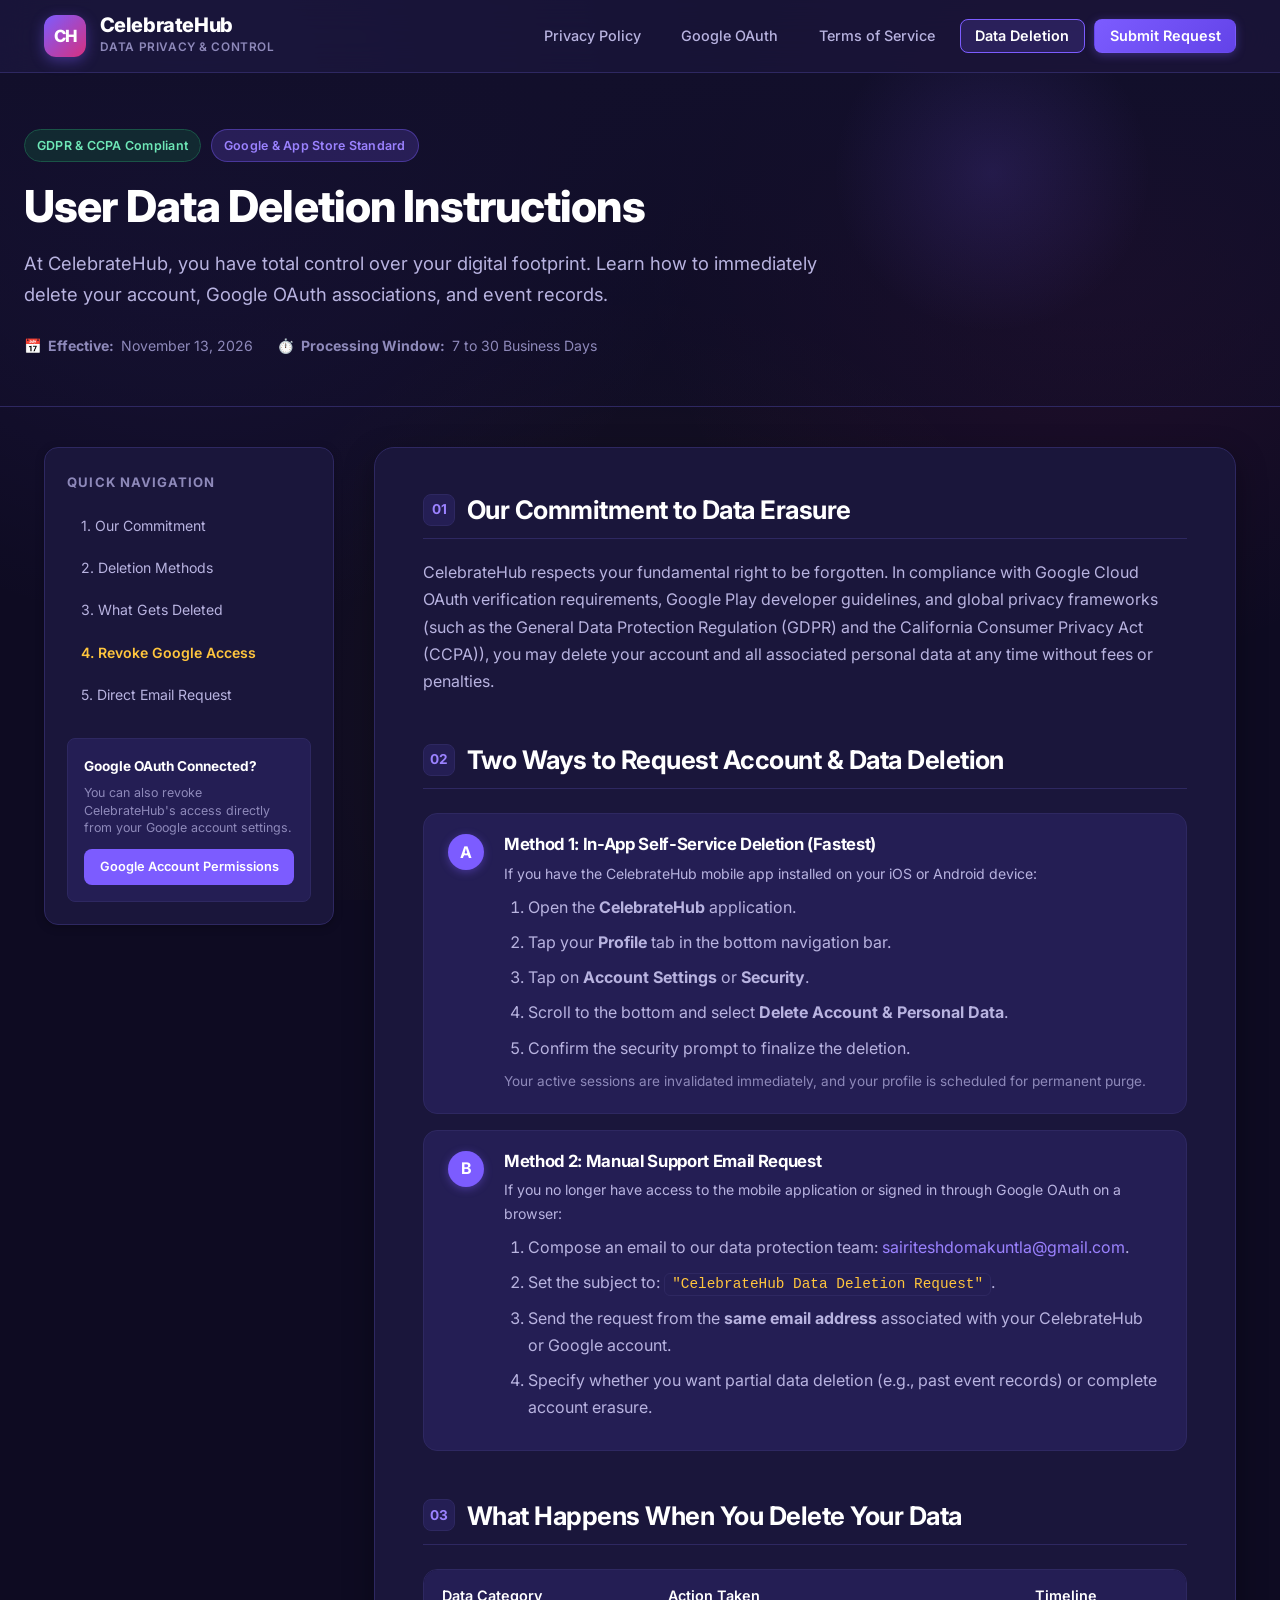
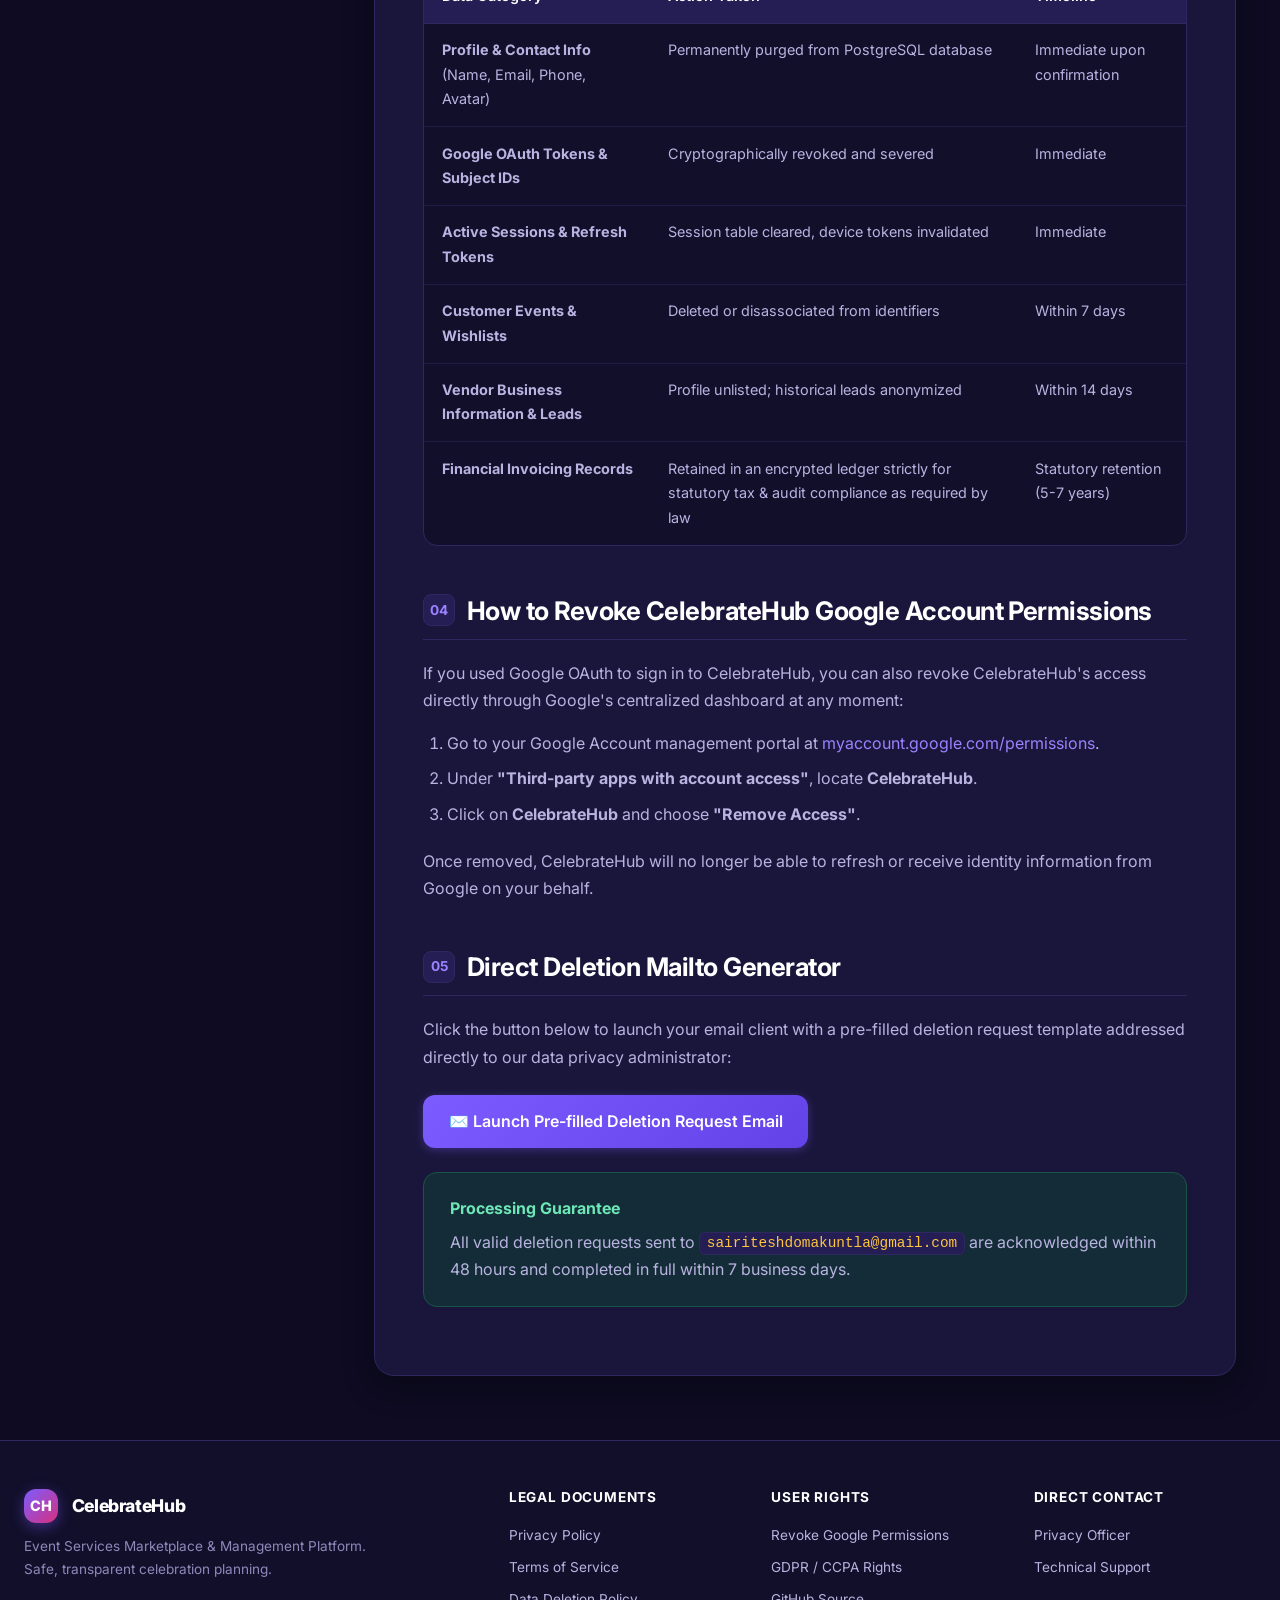
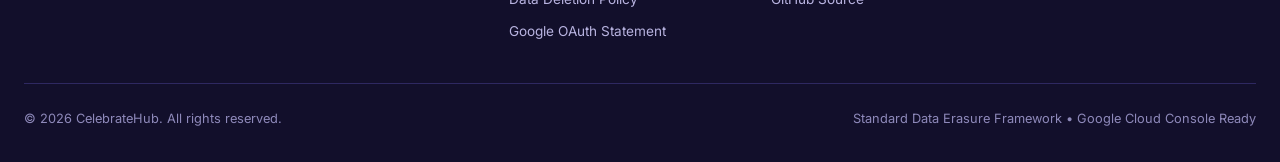
==== data-deletion.html @ 5bf6b61d "Add Google OAuth compliant Privacy Policy, Terms of Service, and Data Deletion pages" ====
<!DOCTYPE html>
<html lang="en">
<head>
  <meta charset="UTF-8">
  <meta name="viewport" content="width=device-width, initial-scale=1.0">
  <title>User Data Deletion Instructions | CelebrateHub</title>
  <meta name="description" content="Step-by-step instructions on how CelebrateHub users can request the complete deletion of their account and personal data.">
  <meta name="robots" content="index, follow">
  <link rel="canonical" href="https://sairiteshdomakuntla.github.io/CelebrateHub-Privacy/data-deletion.html">
  
  <link rel="icon" type="image/svg+xml" href="data:image/svg+xml,<svg xmlns='http://www.w3.org/2000/svg' viewBox='0 0 100 100'><rect width='100' height='100' rx='25' fill='%237C5CFF'/><text x='50%' y='58%' dominant-baseline='middle' text-anchor='middle' font-family='sans-serif' font-weight='800' font-size='42' fill='white'>CH</text></svg>">
  <link rel="preconnect" href="https://fonts.googleapis.com">
  <link rel="preconnect" href="https://fonts.gstatic.com" crossorigin>
  <link href="https://fonts.googleapis.com/css2?family=Inter:wght@400;500;600;700;800&display=swap" rel="stylesheet">
  <link rel="stylesheet" href="styles.css">
</head>
<body>

  <!-- ─── Site Navigation ─── -->
  <header class="site-header">
    <div class="nav-container">
      <a href="index.html" class="brand-wrapper">
        <div class="brand-monogram">CH</div>
        <div class="brand-text">
          <span class="brand-name">CelebrateHub</span>
          <span class="brand-tagline">Data Privacy &amp; Control</span>
        </div>
      </a>
      <nav>
        <ul class="nav-links">
          <li><a href="index.html">Privacy Policy</a></li>
          <li><a href="index.html#google-data-policy" class="special-link">Google OAuth</a></li>
          <li><a href="terms.html">Terms of Service</a></li>
          <li><a href="data-deletion.html" class="active">Data Deletion</a></li>
          <li><a href="#request-form" class="nav-cta">Submit Request</a></li>
        </ul>
      </nav>
    </div>
  </header>

  <!-- ─── Hero Section ─── -->
  <section class="hero-banner">
    <div class="hero-content">
      <div class="badge-row">
        <span class="badge badge-success">GDPR &amp; CCPA Compliant</span>
        <span class="badge badge-primary">Google &amp; App Store Standard</span>
      </div>
      <h1 class="hero-title">User Data Deletion Instructions</h1>
      <p class="hero-subtitle">
        At CelebrateHub, you have total control over your digital footprint. Learn how to immediately delete your account, Google OAuth associations, and event records.
      </p>
      <div class="hero-meta">
        <span>📅 <strong>Effective:</strong> November 13, 2026</span>
        <span>⏱️ <strong>Processing Window:</strong> 7 to 30 Business Days</span>
      </div>
    </div>
  </section>

  <!-- ─── Page Layout ─── -->
  <div class="page-layout">
    
    <!-- Sidebar -->
    <aside class="sidebar">
      <div class="sidebar-title">Quick Navigation</div>
      <ul class="toc-list">
        <li><a href="#commitment" class="toc-link">1. Our Commitment</a></li>
        <li><a href="#how-to-delete" class="toc-link">2. Deletion Methods</a></li>
        <li><a href="#what-gets-deleted" class="toc-link">3. What Gets Deleted</a></li>
        <li><a href="#google-revocation" class="toc-link special-link">4. Revoke Google Access</a></li>
        <li><a href="#request-form" class="toc-link">5. Direct Email Request</a></li>
      </ul>

      <div class="sidebar-cta-box">
        <div class="sidebar-cta-title">Google OAuth Connected?</div>
        <div class="sidebar-cta-desc">
          You can also revoke CelebrateHub's access directly from your Google account settings.
        </div>
        <a href="https://myaccount.google.com/permissions" target="_blank" rel="noopener noreferrer" class="btn-sidebar">Google Account Permissions</a>
      </div>
    </aside>

    <!-- Main Content -->
    <main class="policy-content">

      <section id="commitment">
        <div class="section-header">
          <span class="section-num">01</span>
          <h2>Our Commitment to Data Erasure</h2>
        </div>
        <p>
          CelebrateHub respects your fundamental right to be forgotten. In compliance with Google Cloud OAuth verification requirements, Google Play developer guidelines, and global privacy frameworks (such as the General Data Protection Regulation (GDPR) and the California Consumer Privacy Act (CCPA)), you may delete your account and all associated personal data at any time without fees or penalties.
        </p>
      </section>

      <section id="how-to-delete">
        <div class="section-header">
          <span class="section-num">02</span>
          <h2>Two Ways to Request Account &amp; Data Deletion</h2>
        </div>

        <div class="step-list">
          <div class="step-card">
            <div class="step-badge">A</div>
            <div class="step-body">
              <h4>Method 1: In-App Self-Service Deletion (Fastest)</h4>
              <p>
                If you have the CelebrateHub mobile app installed on your iOS or Android device:
              </p>
              <ol style="margin-top: 0.5rem; margin-bottom: 0.5rem;">
                <li>Open the <strong>CelebrateHub</strong> application.</li>
                <li>Tap your <strong>Profile</strong> tab in the bottom navigation bar.</li>
                <li>Tap on <strong>Account Settings</strong> or <strong>Security</strong>.</li>
                <li>Scroll to the bottom and select <strong>Delete Account &amp; Personal Data</strong>.</li>
                <li>Confirm the security prompt to finalize the deletion.</li>
              </ol>
              <p style="font-size: 0.85rem; color: var(--text-muted);">
                Your active sessions are invalidated immediately, and your profile is scheduled for permanent purge.
              </p>
            </div>
          </div>

          <div class="step-card">
            <div class="step-badge">B</div>
            <div class="step-body">
              <h4>Method 2: Manual Support Email Request</h4>
              <p>
                If you no longer have access to the mobile application or signed in through Google OAuth on a browser:
              </p>
              <ol style="margin-top: 0.5rem; margin-bottom: 0.5rem;">
                <li>Compose an email to our data protection team: <a href="mailto:sairiteshdomakuntla@gmail.com?subject=CelebrateHub%20Data%20Deletion%20Request">sairiteshdomakuntla@gmail.com</a>.</li>
                <li>Set the subject to: <code>"CelebrateHub Data Deletion Request"</code>.</li>
                <li>Send the request from the <strong>same email address</strong> associated with your CelebrateHub or Google account.</li>
                <li>Specify whether you want partial data deletion (e.g., past event records) or complete account erasure.</li>
              </ol>
            </div>
          </div>
        </div>
      </section>

      <section id="what-gets-deleted">
        <div class="section-header">
          <span class="section-num">03</span>
          <h2>What Happens When You Delete Your Data</h2>
        </div>
        <div class="table-wrapper">
          <table>
            <thead>
              <tr>
                <th>Data Category</th>
                <th>Action Taken</th>
                <th>Timeline</th>
              </tr>
            </thead>
            <tbody>
              <tr>
                <td><strong>Profile &amp; Contact Info</strong> (Name, Email, Phone, Avatar)</td>
                <td>Permanently purged from PostgreSQL database</td>
                <td>Immediate upon confirmation</td>
              </tr>
              <tr>
                <td><strong>Google OAuth Tokens &amp; Subject IDs</strong></td>
                <td>Cryptographically revoked and severed</td>
                <td>Immediate</td>
              </tr>
              <tr>
                <td><strong>Active Sessions &amp; Refresh Tokens</strong></td>
                <td>Session table cleared, device tokens invalidated</td>
                <td>Immediate</td>
              </tr>
              <tr>
                <td><strong>Customer Events &amp; Wishlists</strong></td>
                <td>Deleted or disassociated from identifiers</td>
                <td>Within 7 days</td>
              </tr>
              <tr>
                <td><strong>Vendor Business Information &amp; Leads</strong></td>
                <td>Profile unlisted; historical leads anonymized</td>
                <td>Within 14 days</td>
              </tr>
              <tr>
                <td><strong>Financial Invoicing Records</strong></td>
                <td>Retained in an encrypted ledger strictly for statutory tax &amp; audit compliance as required by law</td>
                <td>Statutory retention (5-7 years)</td>
              </tr>
            </tbody>
          </table>
        </div>
      </section>

      <section id="google-revocation">
        <div class="section-header">
          <span class="section-num">04</span>
          <h2>How to Revoke CelebrateHub Google Account Permissions</h2>
        </div>
        <p>
          If you used Google OAuth to sign in to CelebrateHub, you can also revoke CelebrateHub's access directly through Google's centralized dashboard at any moment:
        </p>
        <ol>
          <li>Go to your Google Account management portal at <a href="https://myaccount.google.com/permissions" target="_blank" rel="noopener noreferrer">myaccount.google.com/permissions</a>.</li>
          <li>Under <strong>"Third-party apps with account access"</strong>, locate <strong>CelebrateHub</strong>.</li>
          <li>Click on <strong>CelebrateHub</strong> and choose <strong>"Remove Access"</strong>.</li>
        </ol>
        <p style="margin-top: 0.75rem;">
          Once removed, CelebrateHub will no longer be able to refresh or receive identity information from Google on your behalf.
        </p>
      </section>

      <section id="request-form">
        <div class="section-header">
          <span class="section-num">05</span>
          <h2>Direct Deletion Mailto Generator</h2>
        </div>
        <p>
          Click the button below to launch your email client with a pre-filled deletion request template addressed directly to our data privacy administrator:
        </p>

        <div style="margin: 1.5rem 0;">
          <a href="mailto:sairiteshdomakuntla@gmail.com?subject=CelebrateHub%20Account%20and%20Data%20Deletion%20Request&body=Hello%20CelebrateHub%20Privacy%20Team,%0A%0APlease%20permanently%20delete%20my%20CelebrateHub%20account%20and%20all%20associated%20personal%20data%20in%20accordance%20with%20your%20Privacy%20Policy.%0A%0AMy%20Registered%20Details:%0A-%20Full%20Name:%20%0A-%20Registered%20Email%20/%20Google%20Account:%20%0A-%20Phone%20Number%20(optional):%20%0A%0AThank%20you." class="nav-cta" style="display: inline-flex; align-items: center; gap: 0.6rem; padding: 0.8rem 1.6rem; font-size: 1rem; border-radius: 12px; text-decoration: none;">
            <span>✉️ Launch Pre-filled Deletion Request Email</span>
          </a>
        </div>

        <div class="callout callout-success">
          <div class="callout-title">Processing Guarantee</div>
          <p style="margin-bottom: 0;">
            All valid deletion requests sent to <code>sairiteshdomakuntla@gmail.com</code> are acknowledged within 48 hours and completed in full within 7 business days.
          </p>
        </div>
      </section>

    </main>
  </div>

  <!-- ─── Site Footer ─── -->
  <footer class="site-footer">
    <div class="footer-container">
      <div class="footer-about">
        <div class="brand-wrapper" style="margin-bottom: 0.75rem;">
          <div class="brand-monogram" style="width: 34px; height: 34px; font-size: 0.9rem;">CH</div>
          <div class="brand-text">
            <span class="brand-name" style="font-size: 1.1rem;">CelebrateHub</span>
          </div>
        </div>
        <p>
          Event Services Marketplace &amp; Management Platform. Safe, transparent celebration planning.
        </p>
      </div>

      <div class="footer-column">
        <h4>Legal Documents</h4>
        <ul class="footer-links">
          <li><a href="index.html">Privacy Policy</a></li>
          <li><a href="terms.html">Terms of Service</a></li>
          <li><a href="data-deletion.html">Data Deletion Policy</a></li>
          <li><a href="index.html#google-data-policy">Google OAuth Statement</a></li>
        </ul>
      </div>

      <div class="footer-column">
        <h4>User Rights</h4>
        <ul class="footer-links">
          <li><a href="https://myaccount.google.com/permissions" target="_blank" rel="noopener noreferrer">Revoke Google Permissions</a></li>
          <li><a href="index.html#user-rights">GDPR / CCPA Rights</a></li>
          <li><a href="https://github.com/sairiteshdomakuntla/CelebrateHub-Privacy" target="_blank" rel="noopener noreferrer">GitHub Source</a></li>
        </ul>
      </div>

      <div class="footer-column">
        <h4>Direct Contact</h4>
        <ul class="footer-links">
          <li><a href="mailto:sairiteshdomakuntla@gmail.com">Privacy Officer</a></li>
          <li><a href="mailto:sairiteshdomakuntla@gmail.com">Technical Support</a></li>
        </ul>
      </div>
    </div>

    <div class="footer-bottom">
      <div>
        &copy; 2026 CelebrateHub. All rights reserved.
      </div>
      <div>
        Standard Data Erasure Framework &bull; Google Cloud Console Ready
      </div>
    </div>
  </footer>

</body>
</html>
---- styles.css ----
/* ==========================================================================
   CelebrateHub — Official Legal & Privacy Portal Stylesheet
   Matches CelebrateHub Mobile & Web Design System
   Palette: Dark Luxury Celebratory (#120F2B, #1E1A3F, #7C5CFF, #D6307F, #FFC53D)
   ========================================================================== */

:root {
  --bg-main: #0E0B22;
  --bg-secondary: #120F2B;
  --bg-card: #1A163B;
  --bg-card-hover: #221D4D;
  --bg-glass: rgba(26, 22, 59, 0.78);
  --bg-subtle: #241E54;
  --bg-highlight: rgba(124, 92, 255, 0.12);

  --brand-primary: #7C5CFF;
  --brand-primary-light: #9B82FF;
  --brand-secondary: #D6307F;
  --brand-accent: #FFC53D;

  --border-subtle: #2E2861;
  --border-hover: #483E94;
  --border-focus: #7C5CFF;

  --text-primary: #FFFFFF;
  --text-secondary: #B8B3E0;
  --text-muted: #8E89BA;
  --text-dim: #655F92;

  --status-success: #6EE7B7;
  --status-success-bg: rgba(18, 59, 52, 0.6);
  --status-success-border: #1A5447;

  --status-warning: #FFC53D;
  --status-warning-bg: rgba(61, 47, 15, 0.6);
  --status-warning-border: #5A4510;

  --status-info: #8FB4FF;
  --status-info-bg: rgba(27, 42, 85, 0.6);
  --status-info-border: #263D6E;

  --status-error: #FF8FA3;
  --status-error-bg: rgba(63, 20, 32, 0.6);
  --status-error-border: #5A1C2E;

  --radius-sm: 8px;
  --radius-md: 14px;
  --radius-lg: 20px;
  --radius-full: 9999px;

  --shadow-sm: 0 2px 8px rgba(0, 0, 0, 0.25);
  --shadow-md: 0 10px 30px rgba(0, 0, 0, 0.35);
  --shadow-lg: 0 20px 50px rgba(0, 0, 0, 0.45);
  --shadow-glow: 0 0 35px rgba(124, 92, 255, 0.25);

  --font-sans: 'Inter', -apple-system, BlinkMacSystemFont, 'Segoe UI', Roboto, Helvetica, Arial, sans-serif;
  --transition: all 0.2s cubic-bezier(0.16, 1, 0.3, 1);
}

* {
  box-sizing: border-box;
  margin: 0;
  padding: 0;
}

html {
  scroll-behavior: smooth;
  font-size: 16px;
  color-scheme: dark;
}

body {
  font-family: var(--font-sans);
  background-color: var(--bg-main);
  background-image: 
    radial-gradient(circle at 15% 10%, rgba(124, 92, 255, 0.12) 0%, transparent 40%),
    radial-gradient(circle at 85% 25%, rgba(214, 48, 127, 0.1) 0%, transparent 35%),
    radial-gradient(circle at 50% 80%, rgba(255, 197, 61, 0.05) 0%, transparent 45%);
  background-attachment: fixed;
  color: var(--text-secondary);
  line-height: 1.7;
  -webkit-font-smoothing: antialiased;
  min-height: 100vh;
  display: flex;
  flex-direction: column;
}

/* ─── Typography & Links ─── */
h1, h2, h3, h4, h5, h6 {
  color: var(--text-primary);
  font-weight: 700;
  letter-spacing: -0.02em;
  line-height: 1.3;
}

a {
  color: var(--brand-primary-light);
  text-decoration: none;
  transition: var(--transition);
}

a:hover {
  color: var(--text-primary);
  text-decoration: underline;
}

code {
  background-color: var(--bg-subtle);
  color: var(--brand-accent);
  padding: 0.15rem 0.45rem;
  border-radius: 6px;
  font-size: 0.9em;
  border: 1px solid var(--border-subtle);
  font-family: ui-monospace, SFMono-Regular, Menlo, Monaco, Consolas, monospace;
}

/* ─── Navigation Header ─── */
.site-header {
  position: sticky;
  top: 0;
  z-index: 100;
  background-color: var(--bg-glass);
  backdrop-filter: blur(16px);
  -webkit-backdrop-filter: blur(16px);
  border-bottom: 1px solid var(--border-subtle);
}

.nav-container {
  max-width: 1240px;
  margin: 0 auto;
  padding: 0.9rem 1.5rem;
  display: flex;
  align-items: center;
  justify-content: space-between;
}

.brand-wrapper {
  display: flex;
  align-items: center;
  gap: 0.85rem;
  text-decoration: none;
}

.brand-wrapper:hover {
  text-decoration: none;
}

.brand-monogram {
  width: 42px;
  height: 42px;
  border-radius: 12px;
  background: linear-gradient(135deg, var(--brand-primary), var(--brand-secondary));
  color: #FFFFFF;
  display: flex;
  align-items: center;
  justify-content: center;
  font-weight: 800;
  font-size: 1.05rem;
  letter-spacing: -0.03em;
  box-shadow: 0 4px 14px rgba(124, 92, 255, 0.4);
}

.brand-text {
  display: flex;
  flex-direction: column;
}

.brand-name {
  font-size: 1.25rem;
  font-weight: 800;
  color: var(--text-primary);
  letter-spacing: -0.02em;
  line-height: 1.15;
}

.brand-tagline {
  font-size: 0.74rem;
  color: var(--text-muted);
  text-transform: uppercase;
  letter-spacing: 0.05em;
  font-weight: 600;
}

.nav-links {
  display: flex;
  align-items: center;
  gap: 0.6rem;
  list-style: none;
}

.nav-links a {
  padding: 0.45rem 0.9rem;
  border-radius: var(--radius-sm);
  font-size: 0.9rem;
  font-weight: 500;
  color: var(--text-secondary);
  border: 1px solid transparent;
}

.nav-links a:hover {
  background-color: var(--bg-subtle);
  color: var(--text-primary);
  text-decoration: none;
  border-color: var(--border-subtle);
}

.nav-links a.active {
  background-color: rgba(124, 92, 255, 0.18);
  color: #FFFFFF;
  border-color: var(--brand-primary);
  font-weight: 600;
}

.nav-cta {
  background: linear-gradient(135deg, var(--brand-primary), #6343E8) !important;
  color: #FFFFFF !important;
  font-weight: 600 !important;
  box-shadow: 0 2px 10px rgba(124, 92, 255, 0.35);
}

.nav-cta:hover {
  transform: translateY(-1px);
  box-shadow: 0 4px 16px rgba(124, 92, 255, 0.5);
}

/* ─── Page Hero Banner ─── */
.hero-banner {
  background: linear-gradient(180deg, var(--bg-secondary) 0%, rgba(18, 15, 43, 0.3) 100%);
  border-bottom: 1px solid var(--border-subtle);
  padding: 3.5rem 1.5rem 3rem;
  position: relative;
  overflow: hidden;
}

.hero-banner::after {
  content: '';
  position: absolute;
  top: -60px;
  right: 10%;
  width: 320px;
  height: 320px;
  background: radial-gradient(circle, rgba(124, 92, 255, 0.15) 0%, transparent 70%);
  pointer-events: none;
}

.hero-content {
  max-width: 1240px;
  margin: 0 auto;
}

.badge-row {
  display: flex;
  flex-wrap: wrap;
  gap: 0.6rem;
  align-items: center;
  margin-bottom: 1rem;
}

.badge {
  display: inline-flex;
  align-items: center;
  gap: 0.4rem;
  padding: 0.3rem 0.75rem;
  border-radius: var(--radius-full);
  font-size: 0.78rem;
  font-weight: 600;
  letter-spacing: 0.02em;
}

.badge-primary {
  background-color: rgba(124, 92, 255, 0.2);
  color: var(--brand-primary-light);
  border: 1px solid rgba(124, 92, 255, 0.4);
}

.badge-success {
  background-color: var(--status-success-bg);
  color: var(--status-success);
  border: 1px solid var(--status-success-border);
}

.badge-warning {
  background-color: var(--status-warning-bg);
  color: var(--status-warning);
  border: 1px solid var(--status-warning-border);
}

.badge-info {
  background-color: var(--status-info-bg);
  color: var(--status-info);
  border: 1px solid var(--status-info-border);
}

.hero-title {
  font-size: 2.75rem;
  font-weight: 800;
  margin-bottom: 0.8rem;
  background: linear-gradient(135deg, #FFFFFF 60%, var(--text-secondary) 100%);
  -webkit-background-clip: text;
  -webkit-text-fill-color: transparent;
}

.hero-subtitle {
  font-size: 1.15rem;
  color: var(--text-secondary);
  max-width: 800px;
  margin-bottom: 1.5rem;
}

.hero-meta {
  display: flex;
  flex-wrap: wrap;
  gap: 1.5rem;
  font-size: 0.88rem;
  color: var(--text-muted);
}

.hero-meta span {
  display: inline-flex;
  align-items: center;
  gap: 0.4rem;
}

/* ─── Main Content Layout ─── */
.page-layout {
  max-width: 1240px;
  margin: 2.5rem auto 4rem;
  padding: 0 1.5rem;
  display: grid;
  grid-template-columns: 290px 1fr;
  gap: 2.5rem;
  align-items: start;
}

/* ─── Sticky Sidebar / Table of Contents ─── */
.sidebar {
  position: sticky;
  top: 5rem;
  background: var(--bg-card);
  border: 1px solid var(--border-subtle);
  border-radius: var(--radius-md);
  padding: 1.4rem;
  box-shadow: var(--shadow-sm);
  max-height: calc(100vh - 6.5rem);
  overflow-y: auto;
}

.sidebar::-webkit-scrollbar {
  width: 5px;
}
.sidebar::-webkit-scrollbar-thumb {
  background: var(--border-subtle);
  border-radius: 10px;
}

.sidebar-title {
  font-size: 0.82rem;
  text-transform: uppercase;
  color: var(--text-muted);
  letter-spacing: 0.08em;
  font-weight: 700;
  margin-bottom: 0.85rem;
}

.toc-list {
  list-style: none;
  display: flex;
  flex-direction: column;
  gap: 0.25rem;
}

.toc-link {
  display: block;
  padding: 0.45rem 0.7rem;
  font-size: 0.88rem;
  color: var(--text-secondary);
  border-radius: var(--radius-sm);
  transition: var(--transition);
  border-left: 2px solid transparent;
}

.toc-link:hover {
  background-color: var(--bg-subtle);
  color: var(--text-primary);
  text-decoration: none;
  border-left-color: var(--brand-primary);
  transform: translateX(2px);
}

.toc-link.special-link {
  color: var(--brand-accent);
  font-weight: 600;
}

.sidebar-cta-box {
  margin-top: 1.5rem;
  padding: 1rem;
  background: var(--bg-subtle);
  border: 1px solid var(--border-subtle);
  border-radius: var(--radius-sm);
}

.sidebar-cta-title {
  font-size: 0.85rem;
  font-weight: 700;
  color: var(--text-primary);
  margin-bottom: 0.4rem;
}

.sidebar-cta-desc {
  font-size: 0.78rem;
  color: var(--text-muted);
  line-height: 1.4;
  margin-bottom: 0.75rem;
}

.btn-sidebar {
  display: block;
  text-align: center;
  font-size: 0.8rem;
  font-weight: 600;
  padding: 0.45rem 0.8rem;
  background-color: var(--brand-primary);
  color: #FFFFFF;
  border-radius: var(--radius-sm);
  transition: var(--transition);
}

.btn-sidebar:hover {
  background-color: var(--brand-primary-light);
  color: #FFFFFF;
  text-decoration: none;
}

/* ─── Policy Article Content ─── */
.policy-content {
  background-color: var(--bg-card);
  border: 1px solid var(--border-subtle);
  border-radius: var(--radius-lg);
  padding: 2.8rem 3rem;
  box-shadow: var(--shadow-md);
}

.policy-content section {
  margin-bottom: 3rem;
  scroll-margin-top: 6rem;
}

.policy-content section:last-child {
  margin-bottom: 0;
}

.section-header {
  display: flex;
  align-items: center;
  gap: 0.75rem;
  margin-bottom: 1.25rem;
  padding-bottom: 0.75rem;
  border-bottom: 1px solid var(--border-subtle);
}

.section-num {
  display: inline-flex;
  align-items: center;
  justify-content: center;
  width: 32px;
  height: 32px;
  border-radius: 8px;
  background-color: var(--bg-subtle);
  color: var(--brand-primary-light);
  font-size: 0.85rem;
  font-weight: 700;
  border: 1px solid var(--border-subtle);
}

.policy-content h2 {
  font-size: 1.6rem;
}

.policy-content h3 {
  font-size: 1.2rem;
  margin-top: 1.75rem;
  margin-bottom: 0.75rem;
  color: #ECEAF8;
}

.policy-content p {
  margin-bottom: 1rem;
  color: var(--text-secondary);
}

.policy-content ul, .policy-content ol {
  margin: 0.75rem 0 1.25rem 1.5rem;
  color: var(--text-secondary);
}

.policy-content li {
  margin-bottom: 0.5rem;
}

/* ─── Callout Boxes ─── */
.callout {
  padding: 1.4rem 1.6rem;
  border-radius: var(--radius-md);
  margin: 1.5rem 0;
  border: 1px solid transparent;
}

.callout-google {
  background: linear-gradient(135deg, rgba(27, 42, 85, 0.75) 0%, rgba(20, 28, 58, 0.9) 100%);
  border-color: #3B5699;
  box-shadow: 0 4px 20px rgba(0, 0, 0, 0.25);
  position: relative;
}

.callout-google .callout-title {
  display: flex;
  align-items: center;
  gap: 0.6rem;
  color: #9EC0FF;
  font-size: 1.15rem;
  font-weight: 700;
  margin-bottom: 0.6rem;
}

.callout-success {
  background-color: var(--status-success-bg);
  border-color: var(--status-success-border);
}
.callout-success .callout-title {
  color: var(--status-success);
  font-weight: 700;
  margin-bottom: 0.4rem;
}

.callout-warning {
  background-color: var(--status-warning-bg);
  border-color: var(--status-warning-border);
}
.callout-warning .callout-title {
  color: var(--status-warning);
  font-weight: 700;
  margin-bottom: 0.4rem;
}

/* ─── Quick Summary Grid ─── */
.summary-grid {
  display: grid;
  grid-template-columns: repeat(auto-fit, minmax(240px, 1fr));
  gap: 1.2rem;
  margin: 1.5rem 0 2rem;
}

.summary-card {
  background: var(--bg-subtle);
  border: 1px solid var(--border-subtle);
  border-radius: var(--radius-md);
  padding: 1.25rem;
  transition: var(--transition);
}

.summary-card:hover {
  border-color: var(--border-hover);
  transform: translateY(-2px);
  background: var(--bg-card-hover);
}

.summary-icon {
  width: 38px;
  height: 38px;
  border-radius: 10px;
  display: flex;
  align-items: center;
  justify-content: center;
  font-size: 1.2rem;
  margin-bottom: 0.8rem;
}

.icon-purple {
  background: rgba(124, 92, 255, 0.2);
  color: var(--brand-primary-light);
}

.icon-pink {
  background: rgba(214, 48, 127, 0.2);
  color: var(--brand-secondary);
}

.icon-amber {
  background: rgba(255, 197, 61, 0.2);
  color: var(--brand-accent);
}

.icon-green {
  background: rgba(110, 231, 183, 0.2);
  color: var(--status-success);
}

.summary-card h4 {
  font-size: 0.98rem;
  margin-bottom: 0.35rem;
}

.summary-card p {
  font-size: 0.85rem;
  color: var(--text-muted);
  margin-bottom: 0;
  line-height: 1.5;
}

/* ─── Tables ─── */
.table-wrapper {
  overflow-x: auto;
  margin: 1.5rem 0;
  border-radius: var(--radius-md);
  border: 1px solid var(--border-subtle);
  background: var(--bg-secondary);
}

table {
  width: 100%;
  border-collapse: collapse;
  font-size: 0.9rem;
  text-align: left;
}

thead {
  background-color: var(--bg-subtle);
}

th {
  padding: 0.9rem 1.1rem;
  font-weight: 600;
  color: var(--text-primary);
  border-bottom: 1px solid var(--border-subtle);
}

td {
  padding: 0.9rem 1.1rem;
  border-bottom: 1px solid rgba(46, 40, 97, 0.5);
  color: var(--text-secondary);
  vertical-align: top;
}

tr:last-child td {
  border-bottom: none;
}

tr:hover td {
  background-color: rgba(124, 92, 255, 0.04);
}

/* ─── Step Cards (for Deletion & Procedures) ─── */
.step-list {
  display: flex;
  flex-direction: column;
  gap: 1rem;
  margin: 1.5rem 0;
}

.step-card {
  display: flex;
  gap: 1.25rem;
  background: var(--bg-subtle);
  border: 1px solid var(--border-subtle);
  border-radius: var(--radius-md);
  padding: 1.25rem 1.5rem;
  align-items: flex-start;
}

.step-badge {
  flex-shrink: 0;
  width: 36px;
  height: 36px;
  border-radius: 50%;
  background: var(--brand-primary);
  color: #FFFFFF;
  font-weight: 700;
  display: flex;
  align-items: center;
  justify-content: center;
  box-shadow: 0 2px 8px rgba(124, 92, 255, 0.4);
}

.step-body h4 {
  font-size: 1.05rem;
  margin-bottom: 0.35rem;
}

.step-body p {
  font-size: 0.88rem;
  color: var(--text-secondary);
  margin-bottom: 0;
}

/* ─── Contact Box ─── */
.contact-card {
  background: linear-gradient(135deg, var(--bg-card-hover) 0%, var(--bg-subtle) 100%);
  border: 1px solid var(--border-hover);
  border-radius: var(--radius-lg);
  padding: 2rem;
  display: grid;
  grid-template-columns: repeat(auto-fit, minmax(220px, 1fr));
  gap: 1.5rem;
  margin-top: 1.5rem;
}

.contact-item h5 {
  font-size: 0.8rem;
  text-transform: uppercase;
  color: var(--text-muted);
  letter-spacing: 0.06em;
  margin-bottom: 0.4rem;
}

.contact-item p {
  color: var(--text-primary);
  font-size: 0.95rem;
  margin-bottom: 0;
}

/* ─── Footer ─── */
.site-footer {
  margin-top: auto;
  background-color: var(--bg-secondary);
  border-top: 1px solid var(--border-subtle);
  padding: 3rem 1.5rem 2rem;
  color: var(--text-muted);
  font-size: 0.88rem;
}

.footer-container {
  max-width: 1240px;
  margin: 0 auto;
  display: grid;
  grid-template-columns: 2fr 1fr 1fr 1fr;
  gap: 2.5rem;
  margin-bottom: 2.5rem;
}

.footer-about p {
  font-size: 0.85rem;
  margin-top: 0.75rem;
  color: var(--text-muted);
  max-width: 360px;
}

.footer-column h4 {
  font-size: 0.85rem;
  text-transform: uppercase;
  letter-spacing: 0.06em;
  color: var(--text-primary);
  margin-bottom: 1rem;
}

.footer-links {
  list-style: none;
  display: flex;
  flex-direction: column;
  gap: 0.5rem;
}

.footer-links a {
  color: var(--text-secondary);
  font-size: 0.85rem;
}

.footer-links a:hover {
  color: var(--text-primary);
}

.footer-bottom {
  max-width: 1240px;
  margin: 0 auto;
  padding-top: 1.5rem;
  border-top: 1px solid var(--border-subtle);
  display: flex;
  align-items: center;
  justify-content: space-between;
  flex-wrap: wrap;
  gap: 1rem;
  font-size: 0.8rem;
}

/* ─── Responsive Adjustments ─── */
@media (max-width: 992px) {
  .page-layout {
    grid-template-columns: 1fr;
  }

  .sidebar {
    position: relative;
    top: 0;
    max-height: none;
  }

  .footer-container {
    grid-template-columns: 1fr 1fr;
  }
}

@media (max-width: 640px) {
  .policy-content {
    padding: 1.8rem 1.4rem;
  }

  .hero-banner {
    padding: 2.5rem 1.25rem 2rem;
  }

  .hero-title {
    font-size: 2rem;
  }

  .nav-container {
    flex-wrap: wrap;
    gap: 0.8rem;
  }

  .nav-links {
    width: 100%;
    overflow-x: auto;
    padding-bottom: 0.25rem;
  }

  .footer-container {
    grid-template-columns: 1fr;
    gap: 1.75rem;
  }
}
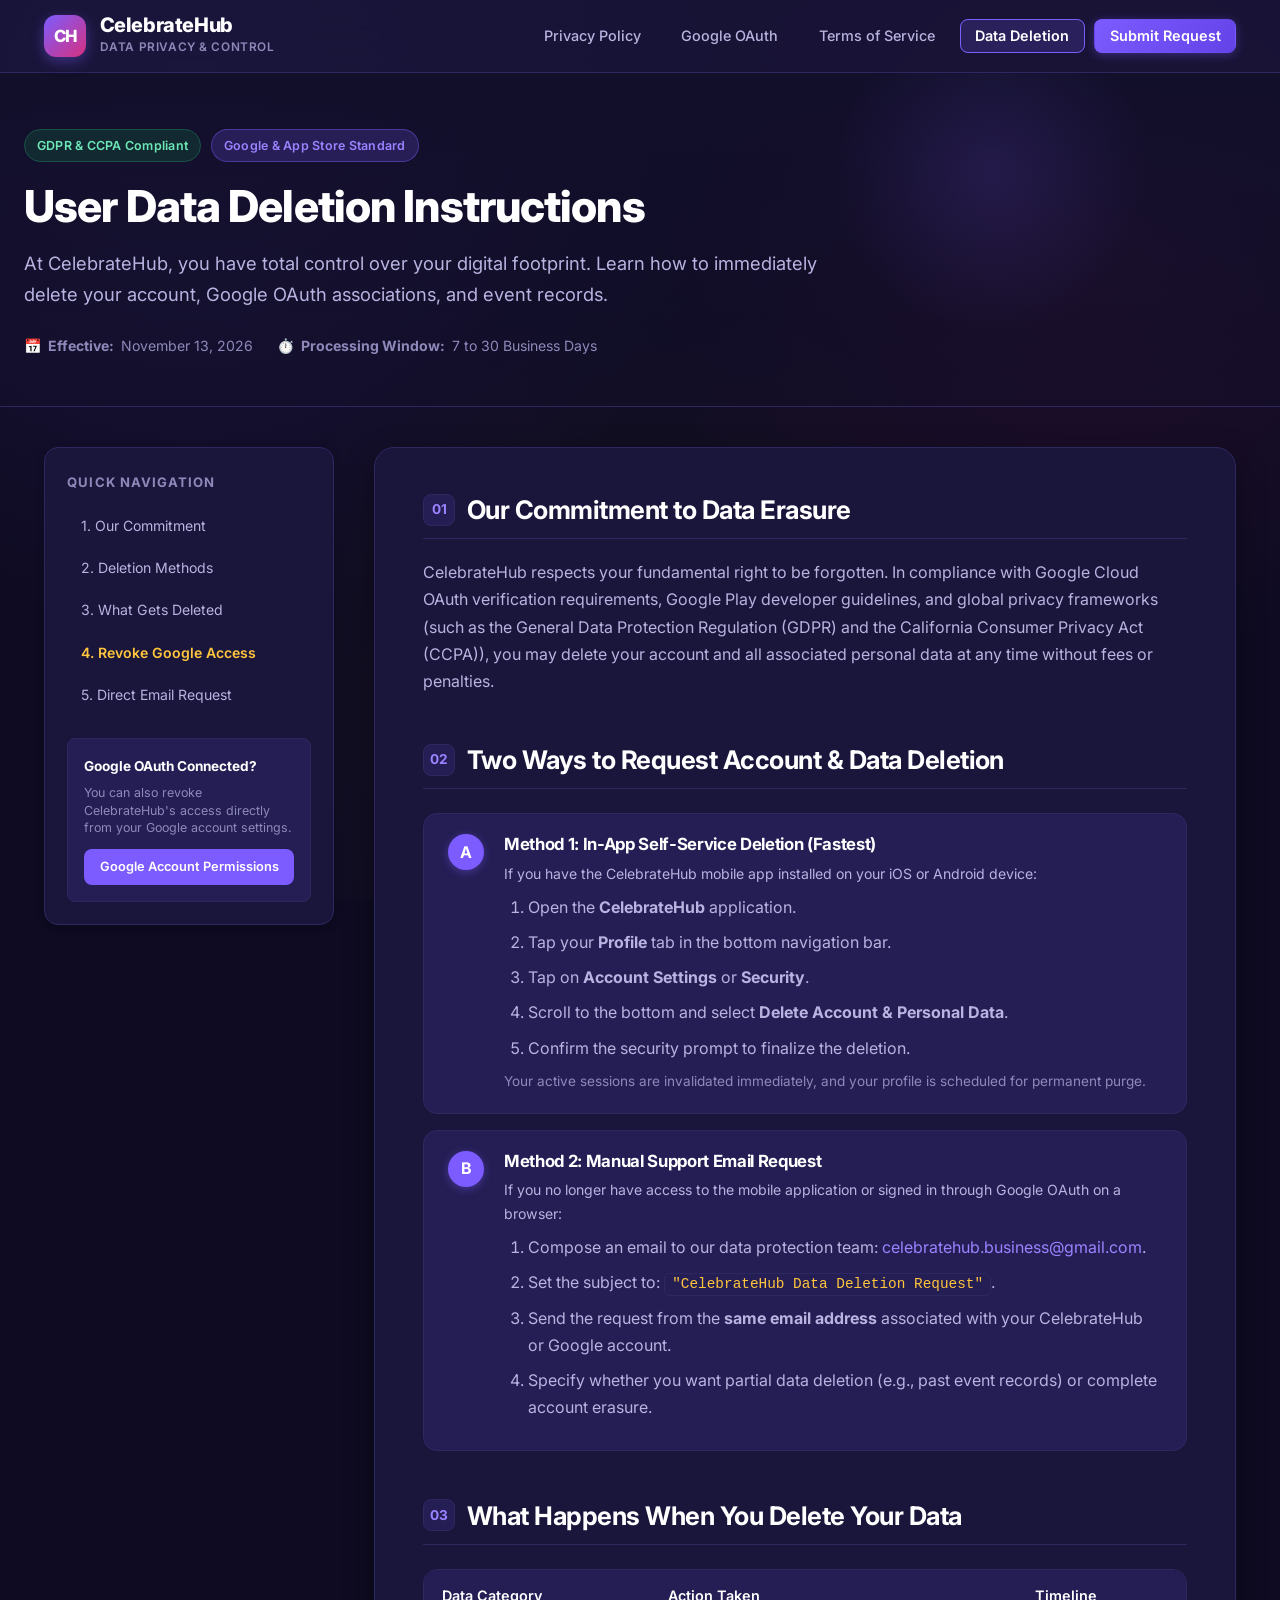
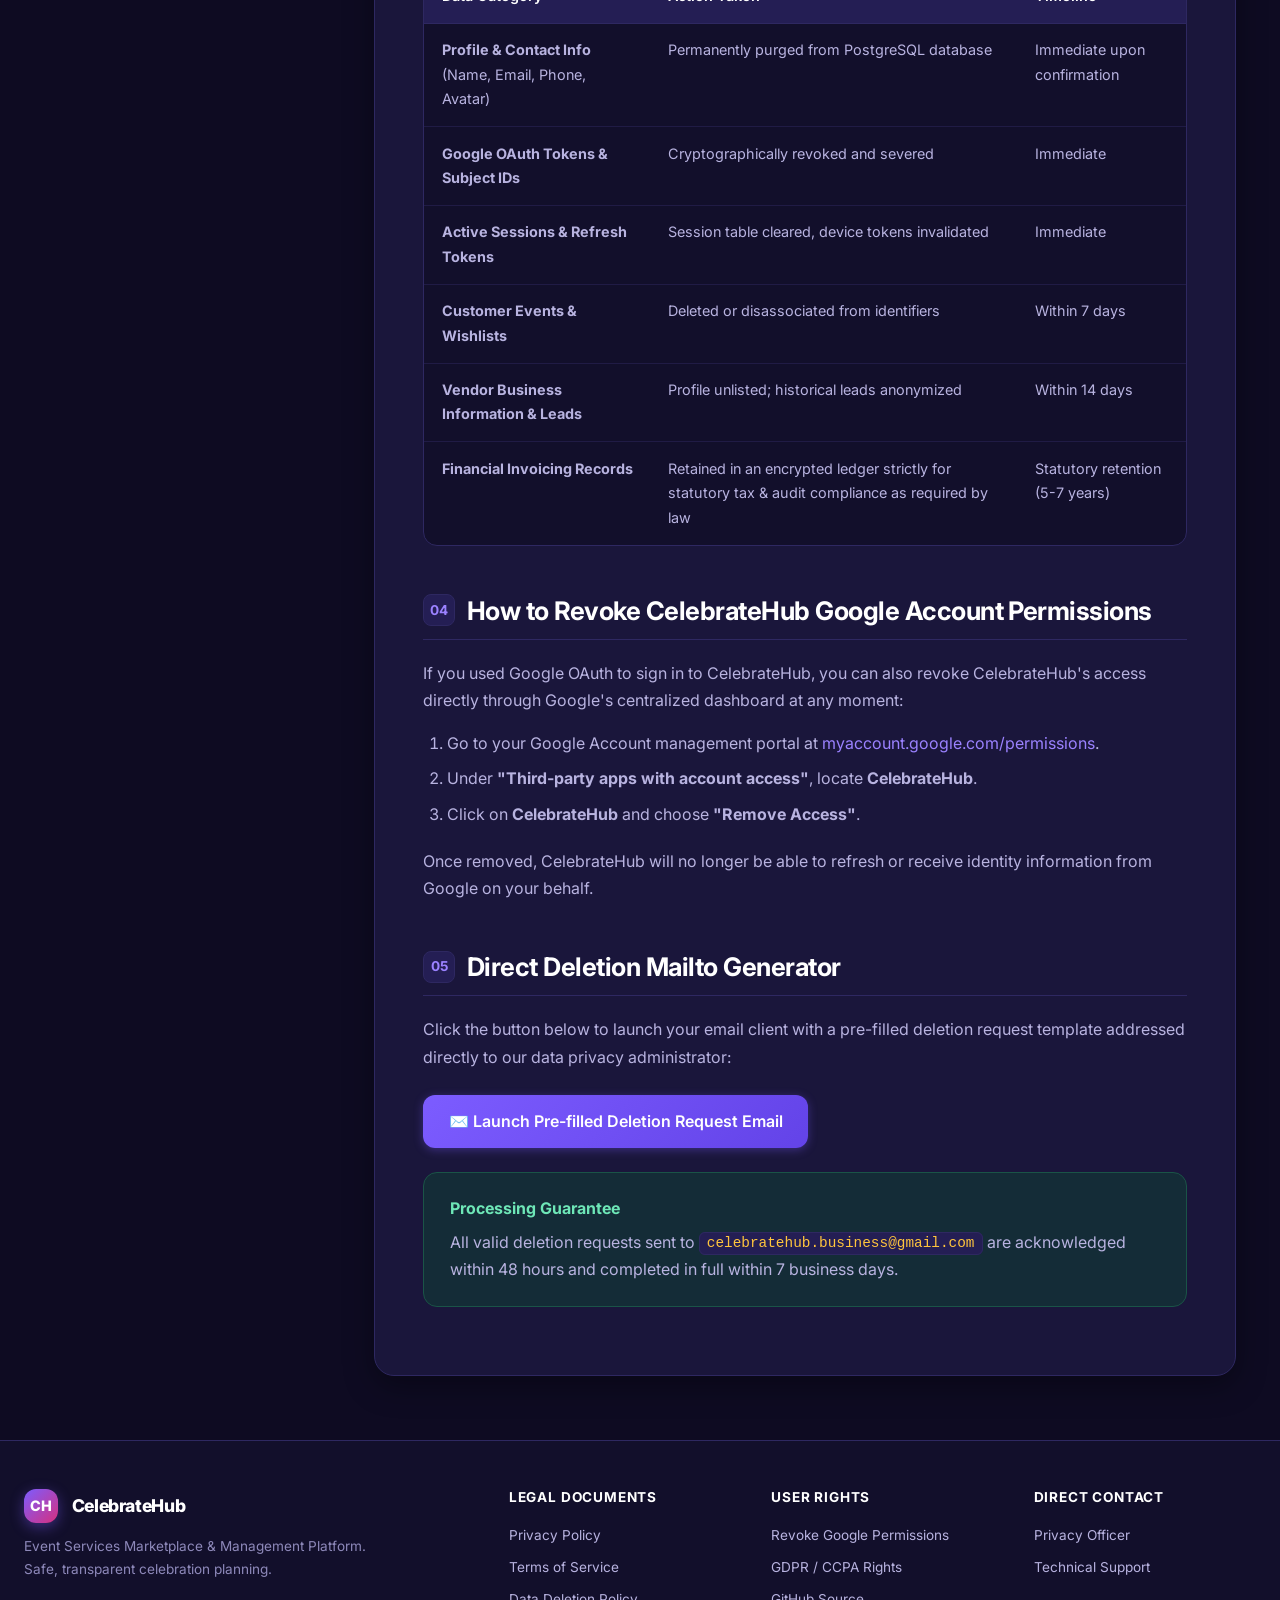
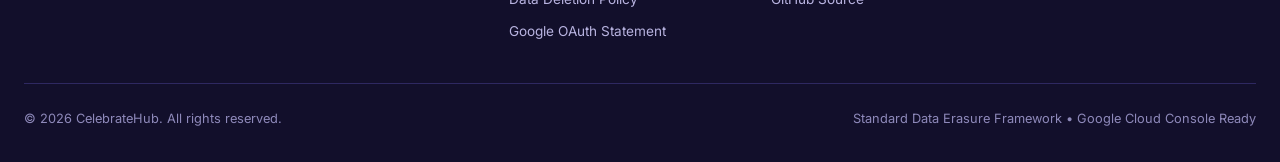
==== commit 04834424: "Update official support and privacy email to celebratehub.business@gmail.com" ====
--- a/data-deletion.html
+++ b/data-deletion.html
@@ -127,7 +127,7 @@
                 If you no longer have access to the mobile application or signed in through Google OAuth on a browser:
               </p>
               <ol style="margin-top: 0.5rem; margin-bottom: 0.5rem;">
-                <li>Compose an email to our data protection team: <a href="mailto:sairiteshdomakuntla@gmail.com?subject=CelebrateHub%20Data%20Deletion%20Request">sairiteshdomakuntla@gmail.com</a>.</li>
+                <li>Compose an email to our data protection team: <a href="mailto:celebratehub.business@gmail.com?subject=CelebrateHub%20Data%20Deletion%20Request">celebratehub.business@gmail.com</a>.</li>
                 <li>Set the subject to: <code>"CelebrateHub Data Deletion Request"</code>.</li>
                 <li>Send the request from the <strong>same email address</strong> associated with your CelebrateHub or Google account.</li>
                 <li>Specify whether you want partial data deletion (e.g., past event records) or complete account erasure.</li>
@@ -215,7 +215,7 @@
         </p>
 
         <div style="margin: 1.5rem 0;">
-          <a href="mailto:sairiteshdomakuntla@gmail.com?subject=CelebrateHub%20Account%20and%20Data%20Deletion%20Request&body=Hello%20CelebrateHub%20Privacy%20Team,%0A%0APlease%20permanently%20delete%20my%20CelebrateHub%20account%20and%20all%20associated%20personal%20data%20in%20accordance%20with%20your%20Privacy%20Policy.%0A%0AMy%20Registered%20Details:%0A-%20Full%20Name:%20%0A-%20Registered%20Email%20/%20Google%20Account:%20%0A-%20Phone%20Number%20(optional):%20%0A%0AThank%20you." class="nav-cta" style="display: inline-flex; align-items: center; gap: 0.6rem; padding: 0.8rem 1.6rem; font-size: 1rem; border-radius: 12px; text-decoration: none;">
+          <a href="mailto:celebratehub.business@gmail.com?subject=CelebrateHub%20Account%20and%20Data%20Deletion%20Request&body=Hello%20CelebrateHub%20Privacy%20Team,%0A%0APlease%20permanently%20delete%20my%20CelebrateHub%20account%20and%20all%20associated%20personal%20data%20in%20accordance%20with%20your%20Privacy%20Policy.%0A%0AMy%20Registered%20Details:%0A-%20Full%20Name:%20%0A-%20Registered%20Email%20/%20Google%20Account:%20%0A-%20Phone%20Number%20(optional):%20%0A%0AThank%20you." class="nav-cta" style="display: inline-flex; align-items: center; gap: 0.6rem; padding: 0.8rem 1.6rem; font-size: 1rem; border-radius: 12px; text-decoration: none;">
             <span>✉️ Launch Pre-filled Deletion Request Email</span>
           </a>
         </div>
@@ -223,7 +223,7 @@
         <div class="callout callout-success">
           <div class="callout-title">Processing Guarantee</div>
           <p style="margin-bottom: 0;">
-            All valid deletion requests sent to <code>sairiteshdomakuntla@gmail.com</code> are acknowledged within 48 hours and completed in full within 7 business days.
+            All valid deletion requests sent to <code>celebratehub.business@gmail.com</code> are acknowledged within 48 hours and completed in full within 7 business days.
           </p>
         </div>
       </section>
@@ -268,8 +268,8 @@
       <div class="footer-column">
         <h4>Direct Contact</h4>
         <ul class="footer-links">
-          <li><a href="mailto:sairiteshdomakuntla@gmail.com">Privacy Officer</a></li>
-          <li><a href="mailto:sairiteshdomakuntla@gmail.com">Technical Support</a></li>
+          <li><a href="mailto:celebratehub.business@gmail.com">Privacy Officer</a></li>
+          <li><a href="mailto:celebratehub.business@gmail.com">Technical Support</a></li>
         </ul>
       </div>
     </div>
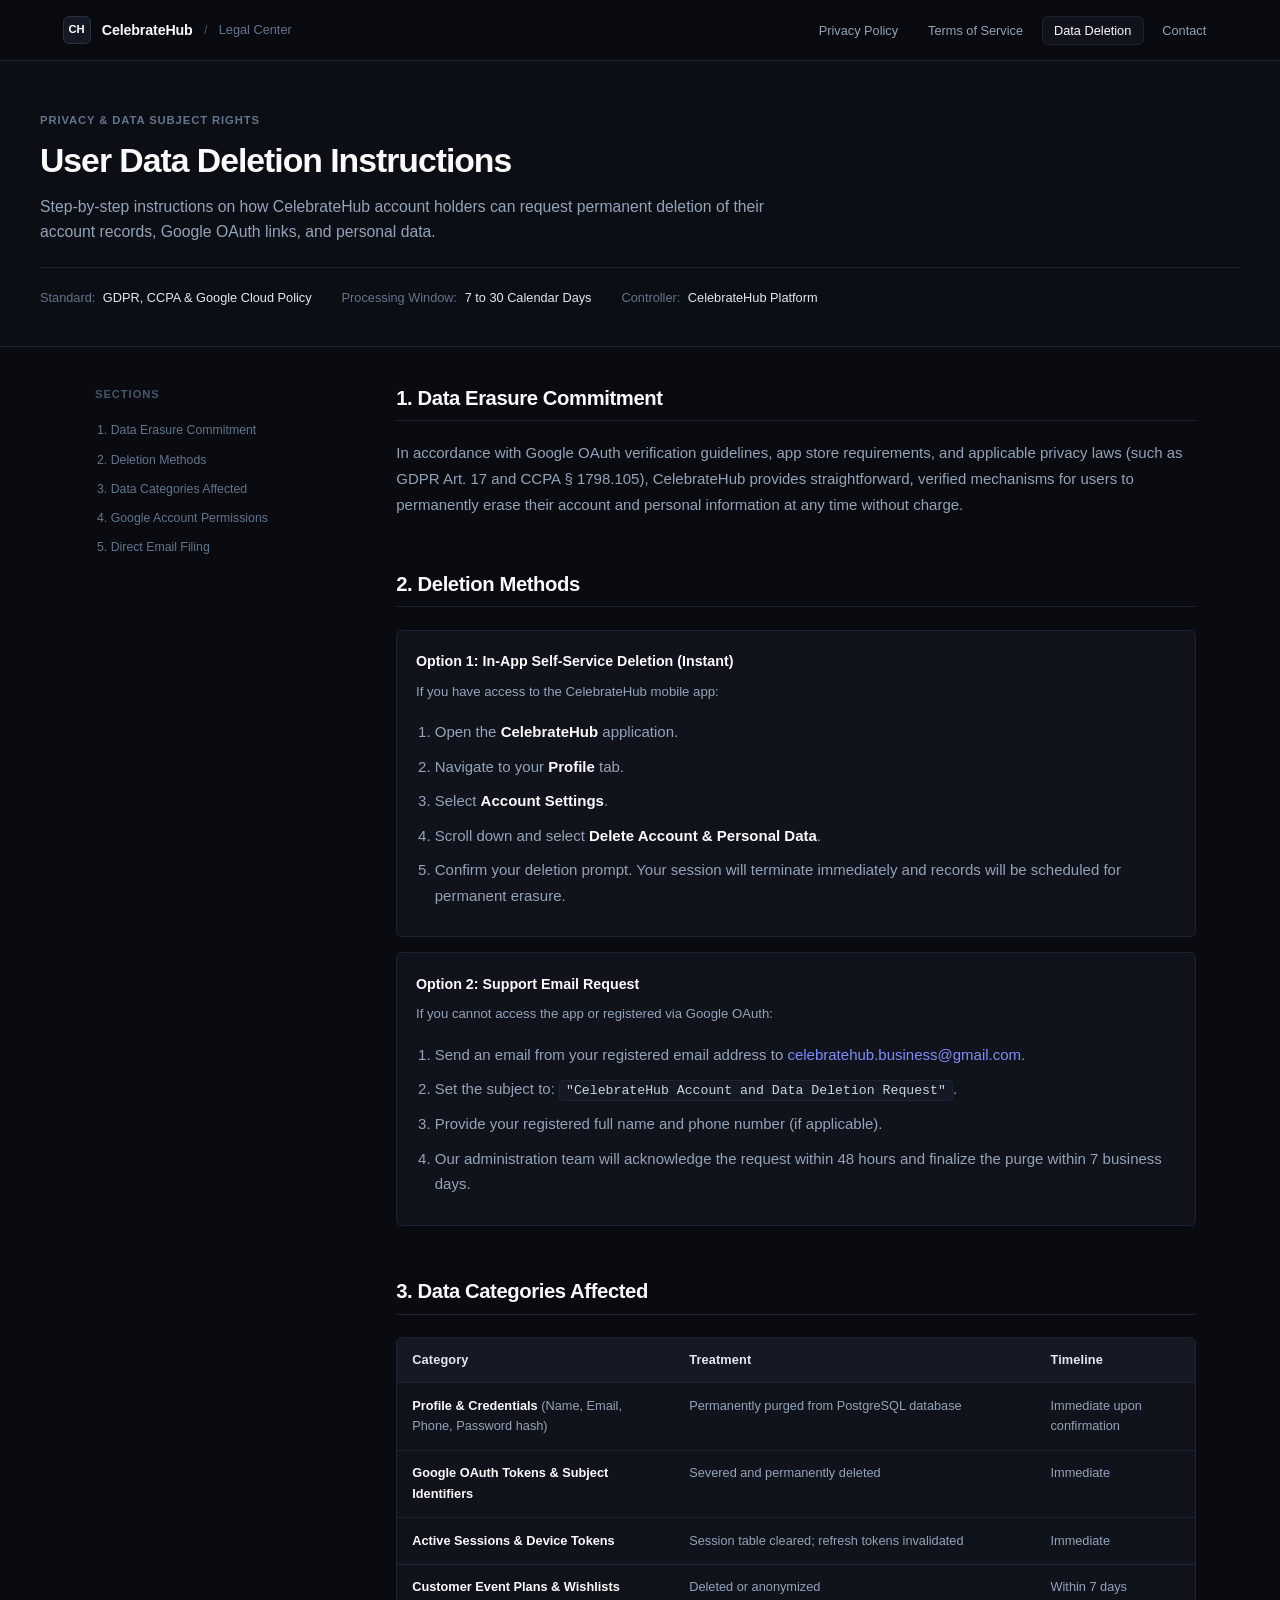
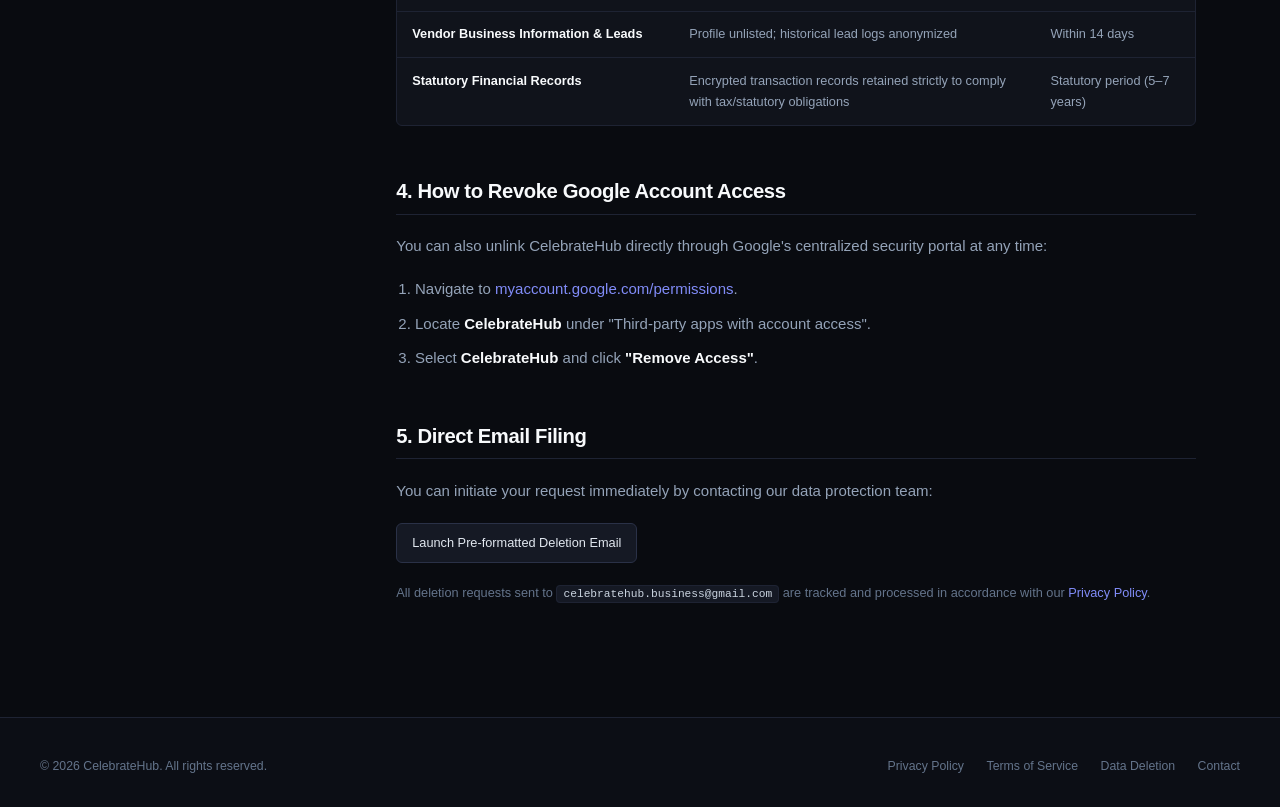
==== commit cbe4d96f: "Refactor UI to minimalist, professional enterprise legal standard" ====
--- a/data-deletion.html
+++ b/data-deletion.html
@@ -3,287 +3,221 @@
 <head>
   <meta charset="UTF-8">
   <meta name="viewport" content="width=device-width, initial-scale=1.0">
-  <title>User Data Deletion Instructions | CelebrateHub</title>
-  <meta name="description" content="Step-by-step instructions on how CelebrateHub users can request the complete deletion of their account and personal data.">
+  <title>Data Deletion Instructions — CelebrateHub</title>
+  <meta name="description" content="Official instructions for CelebrateHub users to request complete account and personal data deletion.">
   <meta name="robots" content="index, follow">
   <link rel="canonical" href="https://sairiteshdomakuntla.github.io/CelebrateHub-Privacy/data-deletion.html">
   
-  <link rel="icon" type="image/svg+xml" href="data:image/svg+xml,<svg xmlns='http://www.w3.org/2000/svg' viewBox='0 0 100 100'><rect width='100' height='100' rx='25' fill='%237C5CFF'/><text x='50%' y='58%' dominant-baseline='middle' text-anchor='middle' font-family='sans-serif' font-weight='800' font-size='42' fill='white'>CH</text></svg>">
-  <link rel="preconnect" href="https://fonts.googleapis.com">
-  <link rel="preconnect" href="https://fonts.gstatic.com" crossorigin>
-  <link href="https://fonts.googleapis.com/css2?family=Inter:wght@400;500;600;700;800&display=swap" rel="stylesheet">
+  <link rel="icon" type="image/svg+xml" href="data:image/svg+xml,<svg xmlns='http://www.w3.org/2000/svg' viewBox='0 0 100 100'><rect width='100' height='100' rx='20' fill='%2310131B'/><rect x='2' y='2' width='96' height='96' rx='18' fill='none' stroke='%232A3147' stroke-width='4'/><text x='50%' y='60%' dominant-baseline='middle' text-anchor='middle' font-family='-apple-system,sans-serif' font-weight='700' font-size='38' fill='%23F8FAFC'>CH</text></svg>">
   <link rel="stylesheet" href="styles.css">
 </head>
 <body>
 
-  <!-- ─── Site Navigation ─── -->
-  <header class="site-header">
-    <div class="nav-container">
-      <a href="index.html" class="brand-wrapper">
-        <div class="brand-monogram">CH</div>
-        <div class="brand-text">
-          <span class="brand-name">CelebrateHub</span>
-          <span class="brand-tagline">Data Privacy &amp; Control</span>
-        </div>
+  <!-- Top Header Navigation -->
+  <header class="legal-header">
+    <div class="header-inner">
+      <a href="index.html" class="brand-link">
+        <span class="brand-badge">CH</span>
+        <span class="brand-title">CelebrateHub</span>
+        <span class="brand-divider">/</span>
+        <span class="brand-section-name">Legal Center</span>
       </a>
       <nav>
-        <ul class="nav-links">
+        <ul class="header-nav">
           <li><a href="index.html">Privacy Policy</a></li>
-          <li><a href="index.html#google-data-policy" class="special-link">Google OAuth</a></li>
           <li><a href="terms.html">Terms of Service</a></li>
           <li><a href="data-deletion.html" class="active">Data Deletion</a></li>
-          <li><a href="#request-form" class="nav-cta">Submit Request</a></li>
+          <li><a href="mailto:celebratehub.business@gmail.com">Contact</a></li>
         </ul>
       </nav>
     </div>
   </header>
 
-  <!-- ─── Hero Section ─── -->
-  <section class="hero-banner">
-    <div class="hero-content">
-      <div class="badge-row">
-        <span class="badge badge-success">GDPR &amp; CCPA Compliant</span>
-        <span class="badge badge-primary">Google &amp; App Store Standard</span>
-      </div>
-      <h1 class="hero-title">User Data Deletion Instructions</h1>
-      <p class="hero-subtitle">
-        At CelebrateHub, you have total control over your digital footprint. Learn how to immediately delete your account, Google OAuth associations, and event records.
+  <!-- Document Header -->
+  <header class="doc-header">
+    <div class="doc-header-inner">
+      <div class="doc-tag">Privacy &amp; Data Subject Rights</div>
+      <h1 class="doc-title">User Data Deletion Instructions</h1>
+      <p class="doc-description">
+        Step-by-step instructions on how CelebrateHub account holders can request permanent deletion of their account records, Google OAuth links, and personal data.
       </p>
-      <div class="hero-meta">
-        <span>📅 <strong>Effective:</strong> November 13, 2026</span>
-        <span>⏱️ <strong>Processing Window:</strong> 7 to 30 Business Days</span>
+      <div class="doc-meta">
+        <div class="doc-meta-item">
+          <span class="doc-meta-label">Standard:</span>
+          <span class="doc-meta-val">GDPR, CCPA &amp; Google Cloud Policy</span>
+        </div>
+        <div class="doc-meta-item">
+          <span class="doc-meta-label">Processing Window:</span>
+          <span class="doc-meta-val">7 to 30 Calendar Days</span>
+        </div>
+        <div class="doc-meta-item">
+          <span class="doc-meta-label">Controller:</span>
+          <span class="doc-meta-val">CelebrateHub Platform</span>
+        </div>
       </div>
     </div>
-  </section>
-
-  <!-- ─── Page Layout ─── -->
-  <div class="page-layout">
-    
-    <!-- Sidebar -->
-    <aside class="sidebar">
-      <div class="sidebar-title">Quick Navigation</div>
-      <ul class="toc-list">
-        <li><a href="#commitment" class="toc-link">1. Our Commitment</a></li>
-        <li><a href="#how-to-delete" class="toc-link">2. Deletion Methods</a></li>
-        <li><a href="#what-gets-deleted" class="toc-link">3. What Gets Deleted</a></li>
-        <li><a href="#google-revocation" class="toc-link special-link">4. Revoke Google Access</a></li>
-        <li><a href="#request-form" class="toc-link">5. Direct Email Request</a></li>
+  </header>
+
+  <!-- Two-Column Layout -->
+  <div class="legal-layout">
+
+    <!-- Table of Contents -->
+    <aside class="legal-toc">
+      <div class="toc-heading">Sections</div>
+      <ul class="toc-nav">
+        <li class="toc-item"><a href="#policy">1. Data Erasure Commitment</a></li>
+        <li class="toc-item"><a href="#methods">2. Deletion Methods</a></li>
+        <li class="toc-item"><a href="#scope">3. Data Categories Affected</a></li>
+        <li class="toc-item"><a href="#google-revocation">4. Google Account Permissions</a></li>
+        <li class="toc-item"><a href="#email-request">5. Direct Email Filing</a></li>
       </ul>
-
-      <div class="sidebar-cta-box">
-        <div class="sidebar-cta-title">Google OAuth Connected?</div>
-        <div class="sidebar-cta-desc">
-          You can also revoke CelebrateHub's access directly from your Google account settings.
-        </div>
-        <a href="https://myaccount.google.com/permissions" target="_blank" rel="noopener noreferrer" class="btn-sidebar">Google Account Permissions</a>
-      </div>
     </aside>
 
-    <!-- Main Content -->
-    <main class="policy-content">
-
-      <section id="commitment">
-        <div class="section-header">
-          <span class="section-num">01</span>
-          <h2>Our Commitment to Data Erasure</h2>
+    <!-- Main Legal Article -->
+    <main class="legal-article">
+
+      <section id="policy" class="legal-section">
+        <div class="legal-section-header">
+          <h2 class="legal-section-title">1. Data Erasure Commitment</h2>
         </div>
         <p>
-          CelebrateHub respects your fundamental right to be forgotten. In compliance with Google Cloud OAuth verification requirements, Google Play developer guidelines, and global privacy frameworks (such as the General Data Protection Regulation (GDPR) and the California Consumer Privacy Act (CCPA)), you may delete your account and all associated personal data at any time without fees or penalties.
-        </p>
-      </section>
-
-      <section id="how-to-delete">
-        <div class="section-header">
-          <span class="section-num">02</span>
-          <h2>Two Ways to Request Account &amp; Data Deletion</h2>
-        </div>
-
-        <div class="step-list">
-          <div class="step-card">
-            <div class="step-badge">A</div>
-            <div class="step-body">
-              <h4>Method 1: In-App Self-Service Deletion (Fastest)</h4>
-              <p>
-                If you have the CelebrateHub mobile app installed on your iOS or Android device:
-              </p>
-              <ol style="margin-top: 0.5rem; margin-bottom: 0.5rem;">
-                <li>Open the <strong>CelebrateHub</strong> application.</li>
-                <li>Tap your <strong>Profile</strong> tab in the bottom navigation bar.</li>
-                <li>Tap on <strong>Account Settings</strong> or <strong>Security</strong>.</li>
-                <li>Scroll to the bottom and select <strong>Delete Account &amp; Personal Data</strong>.</li>
-                <li>Confirm the security prompt to finalize the deletion.</li>
-              </ol>
-              <p style="font-size: 0.85rem; color: var(--text-muted);">
-                Your active sessions are invalidated immediately, and your profile is scheduled for permanent purge.
-              </p>
-            </div>
+          In accordance with Google OAuth verification guidelines, app store requirements, and applicable privacy laws (such as GDPR Art. 17 and CCPA &sect; 1798.105), CelebrateHub provides straightforward, verified mechanisms for users to permanently erase their account and personal information at any time without charge.
+        </p>
+      </section>
+
+      <section id="methods" class="legal-section">
+        <div class="legal-section-header">
+          <h2 class="legal-section-title">2. Deletion Methods</h2>
+        </div>
+
+        <div class="procedure-list">
+          <div class="procedure-item">
+            <div class="procedure-title">Option 1: In-App Self-Service Deletion (Instant)</div>
+            <p class="procedure-desc">
+              If you have access to the CelebrateHub mobile app:
+            </p>
+            <ol style="margin: 0.5rem 0 0 1.25rem;">
+              <li>Open the <strong>CelebrateHub</strong> application.</li>
+              <li>Navigate to your <strong>Profile</strong> tab.</li>
+              <li>Select <strong>Account Settings</strong>.</li>
+              <li>Scroll down and select <strong>Delete Account &amp; Personal Data</strong>.</li>
+              <li>Confirm your deletion prompt. Your session will terminate immediately and records will be scheduled for permanent erasure.</li>
+            </ol>
           </div>
 
-          <div class="step-card">
-            <div class="step-badge">B</div>
-            <div class="step-body">
-              <h4>Method 2: Manual Support Email Request</h4>
-              <p>
-                If you no longer have access to the mobile application or signed in through Google OAuth on a browser:
-              </p>
-              <ol style="margin-top: 0.5rem; margin-bottom: 0.5rem;">
-                <li>Compose an email to our data protection team: <a href="mailto:celebratehub.business@gmail.com?subject=CelebrateHub%20Data%20Deletion%20Request">celebratehub.business@gmail.com</a>.</li>
-                <li>Set the subject to: <code>"CelebrateHub Data Deletion Request"</code>.</li>
-                <li>Send the request from the <strong>same email address</strong> associated with your CelebrateHub or Google account.</li>
-                <li>Specify whether you want partial data deletion (e.g., past event records) or complete account erasure.</li>
-              </ol>
-            </div>
+          <div class="procedure-item">
+            <div class="procedure-title">Option 2: Support Email Request</div>
+            <p class="procedure-desc">
+              If you cannot access the app or registered via Google OAuth:
+            </p>
+            <ol style="margin: 0.5rem 0 0 1.25rem;">
+              <li>Send an email from your registered email address to <a href="mailto:celebratehub.business@gmail.com?subject=CelebrateHub%20Account%20and%20Data%20Deletion%20Request">celebratehub.business@gmail.com</a>.</li>
+              <li>Set the subject to: <code>"CelebrateHub Account and Data Deletion Request"</code>.</li>
+              <li>Provide your registered full name and phone number (if applicable).</li>
+              <li>Our administration team will acknowledge the request within 48 hours and finalize the purge within 7 business days.</li>
+            </ol>
           </div>
         </div>
       </section>
 
-      <section id="what-gets-deleted">
-        <div class="section-header">
-          <span class="section-num">03</span>
-          <h2>What Happens When You Delete Your Data</h2>
-        </div>
-        <div class="table-wrapper">
-          <table>
+      <section id="scope" class="legal-section">
+        <div class="legal-section-header">
+          <h2 class="legal-section-title">3. Data Categories Affected</h2>
+        </div>
+
+        <div class="table-container">
+          <table class="data-table">
             <thead>
               <tr>
-                <th>Data Category</th>
-                <th>Action Taken</th>
+                <th>Category</th>
+                <th>Treatment</th>
                 <th>Timeline</th>
               </tr>
             </thead>
             <tbody>
               <tr>
-                <td><strong>Profile &amp; Contact Info</strong> (Name, Email, Phone, Avatar)</td>
+                <td><strong>Profile &amp; Credentials</strong> (Name, Email, Phone, Password hash)</td>
                 <td>Permanently purged from PostgreSQL database</td>
                 <td>Immediate upon confirmation</td>
               </tr>
               <tr>
-                <td><strong>Google OAuth Tokens &amp; Subject IDs</strong></td>
-                <td>Cryptographically revoked and severed</td>
+                <td><strong>Google OAuth Tokens &amp; Subject Identifiers</strong></td>
+                <td>Severed and permanently deleted</td>
                 <td>Immediate</td>
               </tr>
               <tr>
-                <td><strong>Active Sessions &amp; Refresh Tokens</strong></td>
-                <td>Session table cleared, device tokens invalidated</td>
+                <td><strong>Active Sessions &amp; Device Tokens</strong></td>
+                <td>Session table cleared; refresh tokens invalidated</td>
                 <td>Immediate</td>
               </tr>
               <tr>
-                <td><strong>Customer Events &amp; Wishlists</strong></td>
-                <td>Deleted or disassociated from identifiers</td>
+                <td><strong>Customer Event Plans &amp; Wishlists</strong></td>
+                <td>Deleted or anonymized</td>
                 <td>Within 7 days</td>
               </tr>
               <tr>
                 <td><strong>Vendor Business Information &amp; Leads</strong></td>
-                <td>Profile unlisted; historical leads anonymized</td>
+                <td>Profile unlisted; historical lead logs anonymized</td>
                 <td>Within 14 days</td>
               </tr>
               <tr>
-                <td><strong>Financial Invoicing Records</strong></td>
-                <td>Retained in an encrypted ledger strictly for statutory tax &amp; audit compliance as required by law</td>
-                <td>Statutory retention (5-7 years)</td>
+                <td><strong>Statutory Financial Records</strong></td>
+                <td>Encrypted transaction records retained strictly to comply with tax/statutory obligations</td>
+                <td>Statutory period (5–7 years)</td>
               </tr>
             </tbody>
           </table>
         </div>
       </section>
 
-      <section id="google-revocation">
-        <div class="section-header">
-          <span class="section-num">04</span>
-          <h2>How to Revoke CelebrateHub Google Account Permissions</h2>
+      <section id="google-revocation" class="legal-section">
+        <div class="legal-section-header">
+          <h2 class="legal-section-title">4. How to Revoke Google Account Access</h2>
         </div>
         <p>
-          If you used Google OAuth to sign in to CelebrateHub, you can also revoke CelebrateHub's access directly through Google's centralized dashboard at any moment:
+          You can also unlink CelebrateHub directly through Google's centralized security portal at any time:
         </p>
         <ol>
-          <li>Go to your Google Account management portal at <a href="https://myaccount.google.com/permissions" target="_blank" rel="noopener noreferrer">myaccount.google.com/permissions</a>.</li>
-          <li>Under <strong>"Third-party apps with account access"</strong>, locate <strong>CelebrateHub</strong>.</li>
-          <li>Click on <strong>CelebrateHub</strong> and choose <strong>"Remove Access"</strong>.</li>
+          <li>Navigate to <a href="https://myaccount.google.com/permissions" target="_blank" rel="noopener noreferrer">myaccount.google.com/permissions</a>.</li>
+          <li>Locate <strong>CelebrateHub</strong> under "Third-party apps with account access".</li>
+          <li>Select <strong>CelebrateHub</strong> and click <strong>"Remove Access"</strong>.</li>
         </ol>
-        <p style="margin-top: 0.75rem;">
-          Once removed, CelebrateHub will no longer be able to refresh or receive identity information from Google on your behalf.
-        </p>
-      </section>
-
-      <section id="request-form">
-        <div class="section-header">
-          <span class="section-num">05</span>
-          <h2>Direct Deletion Mailto Generator</h2>
+      </section>
+
+      <section id="email-request" class="legal-section">
+        <div class="legal-section-header">
+          <h2 class="legal-section-title">5. Direct Email Filing</h2>
         </div>
         <p>
-          Click the button below to launch your email client with a pre-filled deletion request template addressed directly to our data privacy administrator:
-        </p>
-
-        <div style="margin: 1.5rem 0;">
-          <a href="mailto:celebratehub.business@gmail.com?subject=CelebrateHub%20Account%20and%20Data%20Deletion%20Request&body=Hello%20CelebrateHub%20Privacy%20Team,%0A%0APlease%20permanently%20delete%20my%20CelebrateHub%20account%20and%20all%20associated%20personal%20data%20in%20accordance%20with%20your%20Privacy%20Policy.%0A%0AMy%20Registered%20Details:%0A-%20Full%20Name:%20%0A-%20Registered%20Email%20/%20Google%20Account:%20%0A-%20Phone%20Number%20(optional):%20%0A%0AThank%20you." class="nav-cta" style="display: inline-flex; align-items: center; gap: 0.6rem; padding: 0.8rem 1.6rem; font-size: 1rem; border-radius: 12px; text-decoration: none;">
-            <span>✉️ Launch Pre-filled Deletion Request Email</span>
+          You can initiate your request immediately by contacting our data protection team:
+        </p>
+        <div style="margin: 1.25rem 0;">
+          <a href="mailto:celebratehub.business@gmail.com?subject=CelebrateHub%20Account%20and%20Data%20Deletion%20Request&body=Hello%20CelebrateHub%20Team,%0A%0APlease%20permanently%20delete%20my%20CelebrateHub%20account%20and%20all%20associated%20personal%20data.%0A%0ARegistered%20Details:%0A-%20Full%20Name:%20%0A-%20Registered%20Email:%20%0A-%20Phone%20Number:%20%0A%0AThank%20you." class="btn-neutral">
+            Launch Pre-formatted Deletion Email
           </a>
         </div>
-
-        <div class="callout callout-success">
-          <div class="callout-title">Processing Guarantee</div>
-          <p style="margin-bottom: 0;">
-            All valid deletion requests sent to <code>celebratehub.business@gmail.com</code> are acknowledged within 48 hours and completed in full within 7 business days.
-          </p>
-        </div>
+        <p style="font-size: 0.85rem; color: var(--color-text-muted);">
+          All deletion requests sent to <code>celebratehub.business@gmail.com</code> are tracked and processed in accordance with our <a href="index.html">Privacy Policy</a>.
+        </p>
       </section>
 
     </main>
   </div>
 
-  <!-- ─── Site Footer ─── -->
-  <footer class="site-footer">
-    <div class="footer-container">
-      <div class="footer-about">
-        <div class="brand-wrapper" style="margin-bottom: 0.75rem;">
-          <div class="brand-monogram" style="width: 34px; height: 34px; font-size: 0.9rem;">CH</div>
-          <div class="brand-text">
-            <span class="brand-name" style="font-size: 1.1rem;">CelebrateHub</span>
-          </div>
-        </div>
-        <p>
-          Event Services Marketplace &amp; Management Platform. Safe, transparent celebration planning.
-        </p>
-      </div>
-
-      <div class="footer-column">
-        <h4>Legal Documents</h4>
-        <ul class="footer-links">
-          <li><a href="index.html">Privacy Policy</a></li>
-          <li><a href="terms.html">Terms of Service</a></li>
-          <li><a href="data-deletion.html">Data Deletion Policy</a></li>
-          <li><a href="index.html#google-data-policy">Google OAuth Statement</a></li>
-        </ul>
-      </div>
-
-      <div class="footer-column">
-        <h4>User Rights</h4>
-        <ul class="footer-links">
-          <li><a href="https://myaccount.google.com/permissions" target="_blank" rel="noopener noreferrer">Revoke Google Permissions</a></li>
-          <li><a href="index.html#user-rights">GDPR / CCPA Rights</a></li>
-          <li><a href="https://github.com/sairiteshdomakuntla/CelebrateHub-Privacy" target="_blank" rel="noopener noreferrer">GitHub Source</a></li>
-        </ul>
-      </div>
-
-      <div class="footer-column">
-        <h4>Direct Contact</h4>
-        <ul class="footer-links">
-          <li><a href="mailto:celebratehub.business@gmail.com">Privacy Officer</a></li>
-          <li><a href="mailto:celebratehub.business@gmail.com">Technical Support</a></li>
-        </ul>
-      </div>
-    </div>
-
-    <div class="footer-bottom">
+  <!-- Footer -->
+  <footer class="legal-footer">
+    <div class="footer-inner">
       <div>
         &copy; 2026 CelebrateHub. All rights reserved.
       </div>
-      <div>
-        Standard Data Erasure Framework &bull; Google Cloud Console Ready
-      </div>
+      <ul class="footer-nav">
+        <li><a href="index.html">Privacy Policy</a></li>
+        <li><a href="terms.html">Terms of Service</a></li>
+        <li><a href="data-deletion.html">Data Deletion</a></li>
+        <li><a href="mailto:celebratehub.business@gmail.com">Contact</a></li>
+      </ul>
     </div>
   </footer>
 
 </body>
 </html>
-
--- a/styles.css
+++ b/styles.css
@@ -1,831 +1,632 @@
 /* ==========================================================================
-   CelebrateHub — Official Legal & Privacy Portal Stylesheet
-   Matches CelebrateHub Mobile & Web Design System
-   Palette: Dark Luxury Celebratory (#120F2B, #1E1A3F, #7C5CFF, #D6307F, #FFC53D)
+   CelebrateHub — Official Legal & Privacy Portal
+   Design Standard: Corporate, Minimalist, High-Trust Legal Documentation
+   Inspired by: Stripe, Linear, Vercel Legal Standards
    ========================================================================== */
 
 :root {
-  --bg-main: #0E0B22;
-  --bg-secondary: #120F2B;
-  --bg-card: #1A163B;
-  --bg-card-hover: #221D4D;
-  --bg-glass: rgba(26, 22, 59, 0.78);
-  --bg-subtle: #241E54;
-  --bg-highlight: rgba(124, 92, 255, 0.12);
-
-  --brand-primary: #7C5CFF;
-  --brand-primary-light: #9B82FF;
-  --brand-secondary: #D6307F;
-  --brand-accent: #FFC53D;
-
-  --border-subtle: #2E2861;
-  --border-hover: #483E94;
-  --border-focus: #7C5CFF;
-
-  --text-primary: #FFFFFF;
-  --text-secondary: #B8B3E0;
-  --text-muted: #8E89BA;
-  --text-dim: #655F92;
-
-  --status-success: #6EE7B7;
-  --status-success-bg: rgba(18, 59, 52, 0.6);
-  --status-success-border: #1A5447;
-
-  --status-warning: #FFC53D;
-  --status-warning-bg: rgba(61, 47, 15, 0.6);
-  --status-warning-border: #5A4510;
-
-  --status-info: #8FB4FF;
-  --status-info-bg: rgba(27, 42, 85, 0.6);
-  --status-info-border: #263D6E;
-
-  --status-error: #FF8FA3;
-  --status-error-bg: rgba(63, 20, 32, 0.6);
-  --status-error-border: #5A1C2E;
-
-  --radius-sm: 8px;
-  --radius-md: 14px;
-  --radius-lg: 20px;
-  --radius-full: 9999px;
-
-  --shadow-sm: 0 2px 8px rgba(0, 0, 0, 0.25);
-  --shadow-md: 0 10px 30px rgba(0, 0, 0, 0.35);
-  --shadow-lg: 0 20px 50px rgba(0, 0, 0, 0.45);
-  --shadow-glow: 0 0 35px rgba(124, 92, 255, 0.25);
-
-  --font-sans: 'Inter', -apple-system, BlinkMacSystemFont, 'Segoe UI', Roboto, Helvetica, Arial, sans-serif;
-  --transition: all 0.2s cubic-bezier(0.16, 1, 0.3, 1);
-}
-
-* {
+  /* Surface & Background */
+  --color-canvas: #090B10;
+  --color-surface: #10131B;
+  --color-surface-raised: #151924;
+  --color-surface-hover: #1A2030;
+  --color-surface-inset: #0C0E15;
+
+  /* Typography */
+  --font-family: -apple-system, BlinkMacSystemFont, "Segoe UI", Roboto, "Helvetica Neue", Arial, sans-serif;
+  --font-mono: ui-monospace, SFMono-Regular, "SF Mono", Menlo, Consolas, "Liberation Mono", monospace;
+  
+  --color-text-title: #F8FAFC;
+  --color-text-primary: #E2E8F0;
+  --color-text-secondary: #94A3B8;
+  --color-text-muted: #64748B;
+  --color-text-dim: #475569;
+
+  /* Borders & Dividers */
+  --color-border-subtle: #1E2333;
+  --color-border-default: #2A3147;
+  --color-border-focus: #4F46E5;
+
+  /* Brand & Accents (Restrained, Professional) */
+  --color-accent: #6366F1;
+  --color-accent-hover: #818CF8;
+  --color-accent-subtle: rgba(99, 102, 241, 0.08);
+
+  /* Compliance & Status */
+  --color-notice-bg: #111827;
+  --color-notice-border: #1F2937;
+  --color-compliance-bg: rgba(30, 41, 59, 0.5);
+  --color-compliance-border: #334155;
+
+  /* Spacing & Radii */
+  --radius-xs: 4px;
+  --radius-sm: 6px;
+  --radius-md: 10px;
+  --radius-lg: 14px;
+  --container-max: 1200px;
+}
+
+*, *::before, *::after {
   box-sizing: border-box;
   margin: 0;
   padding: 0;
 }
 
 html {
+  font-size: 15px;
   scroll-behavior: smooth;
-  font-size: 16px;
   color-scheme: dark;
 }
 
 body {
-  font-family: var(--font-sans);
-  background-color: var(--bg-main);
-  background-image: 
-    radial-gradient(circle at 15% 10%, rgba(124, 92, 255, 0.12) 0%, transparent 40%),
-    radial-gradient(circle at 85% 25%, rgba(214, 48, 127, 0.1) 0%, transparent 35%),
-    radial-gradient(circle at 50% 80%, rgba(255, 197, 61, 0.05) 0%, transparent 45%);
-  background-attachment: fixed;
-  color: var(--text-secondary);
+  font-family: var(--font-family);
+  background-color: var(--color-canvas);
+  color: var(--color-text-primary);
   line-height: 1.7;
   -webkit-font-smoothing: antialiased;
+  -moz-osx-font-smoothing: grayscale;
   min-height: 100vh;
   display: flex;
   flex-direction: column;
 }
 
-/* ─── Typography & Links ─── */
+/* ─── Typography Defaults ─── */
 h1, h2, h3, h4, h5, h6 {
-  color: var(--text-primary);
-  font-weight: 700;
-  letter-spacing: -0.02em;
+  color: var(--color-text-title);
+  font-weight: 600;
+  letter-spacing: -0.015em;
   line-height: 1.3;
 }
 
 a {
-  color: var(--brand-primary-light);
+  color: var(--color-accent-hover);
   text-decoration: none;
-  transition: var(--transition);
+  transition: color 0.15s ease;
 }
 
 a:hover {
-  color: var(--text-primary);
+  color: #FFFFFF;
   text-decoration: underline;
 }
 
 code {
-  background-color: var(--bg-subtle);
-  color: var(--brand-accent);
-  padding: 0.15rem 0.45rem;
-  border-radius: 6px;
-  font-size: 0.9em;
-  border: 1px solid var(--border-subtle);
-  font-family: ui-monospace, SFMono-Regular, Menlo, Monaco, Consolas, monospace;
-}
-
-/* ─── Navigation Header ─── */
-.site-header {
+  font-family: var(--font-mono);
+  font-size: 0.88em;
+  background-color: var(--color-surface-raised);
+  color: #CBD5E1;
+  padding: 0.15rem 0.4rem;
+  border-radius: var(--radius-xs);
+  border: 1px solid var(--color-border-subtle);
+}
+
+/* ─── Header Navigation ─── */
+.legal-header {
   position: sticky;
   top: 0;
-  z-index: 100;
-  background-color: var(--bg-glass);
-  backdrop-filter: blur(16px);
-  -webkit-backdrop-filter: blur(16px);
-  border-bottom: 1px solid var(--border-subtle);
-}
-
-.nav-container {
-  max-width: 1240px;
+  z-index: 50;
+  background-color: rgba(9, 11, 16, 0.88);
+  backdrop-filter: blur(12px);
+  -webkit-backdrop-filter: blur(12px);
+  border-bottom: 1px solid var(--color-border-subtle);
+}
+
+.header-inner {
+  max-width: var(--container-max);
   margin: 0 auto;
-  padding: 0.9rem 1.5rem;
+  padding: 0 1.5rem;
+  height: 60px;
   display: flex;
   align-items: center;
   justify-content: space-between;
 }
 
-.brand-wrapper {
+.brand-link {
   display: flex;
   align-items: center;
-  gap: 0.85rem;
+  gap: 0.75rem;
+  color: var(--color-text-title);
   text-decoration: none;
 }
 
-.brand-wrapper:hover {
+.brand-link:hover {
   text-decoration: none;
 }
 
-.brand-monogram {
-  width: 42px;
-  height: 42px;
-  border-radius: 12px;
-  background: linear-gradient(135deg, var(--brand-primary), var(--brand-secondary));
-  color: #FFFFFF;
+.brand-badge {
+  width: 28px;
+  height: 28px;
+  border-radius: var(--radius-sm);
+  background-color: var(--color-surface-raised);
+  border: 1px solid var(--color-border-default);
   display: flex;
   align-items: center;
   justify-content: center;
-  font-weight: 800;
+  font-size: 0.75rem;
+  font-weight: 700;
+  color: #FFFFFF;
+  letter-spacing: -0.02em;
+}
+
+.brand-title {
+  font-size: 0.95rem;
+  font-weight: 600;
+  color: var(--color-text-title);
+  letter-spacing: -0.01em;
+}
+
+.brand-divider {
+  color: var(--color-text-dim);
+  font-size: 0.85rem;
+}
+
+.brand-section-name {
+  font-size: 0.85rem;
+  color: var(--color-text-muted);
+}
+
+.header-nav {
+  display: flex;
+  align-items: center;
+  gap: 0.5rem;
+  list-style: none;
+}
+
+.header-nav a {
+  font-size: 0.85rem;
+  color: var(--color-text-secondary);
+  padding: 0.4rem 0.75rem;
+  border-radius: var(--radius-sm);
+  transition: all 0.15s ease;
+}
+
+.header-nav a:hover {
+  color: var(--color-text-title);
+  background-color: var(--color-surface-raised);
+  text-decoration: none;
+}
+
+.header-nav a.active {
+  color: var(--color-text-title);
+  background-color: var(--color-surface);
+  border: 1px solid var(--color-border-subtle);
+  font-weight: 500;
+}
+
+/* ─── Hero / Document Header ─── */
+.doc-header {
+  border-bottom: 1px solid var(--color-border-subtle);
+  background: var(--color-surface-inset);
+  padding: 3rem 1.5rem 2.5rem;
+}
+
+.doc-header-inner {
+  max-width: var(--container-max);
+  margin: 0 auto;
+}
+
+.doc-tag {
+  display: inline-block;
+  font-size: 0.75rem;
+  text-transform: uppercase;
+  letter-spacing: 0.08em;
+  font-weight: 600;
+  color: var(--color-text-muted);
+  margin-bottom: 0.6rem;
+}
+
+.doc-title {
+  font-size: 2.25rem;
+  font-weight: 600;
+  letter-spacing: -0.03em;
+  margin-bottom: 0.75rem;
+  color: var(--color-text-title);
+}
+
+.doc-description {
   font-size: 1.05rem;
-  letter-spacing: -0.03em;
-  box-shadow: 0 4px 14px rgba(124, 92, 255, 0.4);
-}
-
-.brand-text {
-  display: flex;
-  flex-direction: column;
-}
-
-.brand-name {
-  font-size: 1.25rem;
-  font-weight: 800;
-  color: var(--text-primary);
-  letter-spacing: -0.02em;
-  line-height: 1.15;
-}
-
-.brand-tagline {
-  font-size: 0.74rem;
-  color: var(--text-muted);
-  text-transform: uppercase;
-  letter-spacing: 0.05em;
-  font-weight: 600;
-}
-
-.nav-links {
-  display: flex;
-  align-items: center;
-  gap: 0.6rem;
-  list-style: none;
-}
-
-.nav-links a {
-  padding: 0.45rem 0.9rem;
-  border-radius: var(--radius-sm);
-  font-size: 0.9rem;
+  color: var(--color-text-secondary);
+  max-width: 760px;
+  line-height: 1.6;
+  margin-bottom: 1.5rem;
+}
+
+.doc-meta {
+  display: flex;
+  flex-wrap: wrap;
+  gap: 2rem;
+  padding-top: 1.25rem;
+  border-top: 1px solid var(--color-border-subtle);
+  font-size: 0.85rem;
+}
+
+.doc-meta-item {
+  display: flex;
+  gap: 0.5rem;
+}
+
+.doc-meta-label {
+  color: var(--color-text-muted);
+}
+
+.doc-meta-val {
+  color: var(--color-text-primary);
   font-weight: 500;
-  color: var(--text-secondary);
-  border: 1px solid transparent;
-}
-
-.nav-links a:hover {
-  background-color: var(--bg-subtle);
-  color: var(--text-primary);
-  text-decoration: none;
-  border-color: var(--border-subtle);
-}
-
-.nav-links a.active {
-  background-color: rgba(124, 92, 255, 0.18);
-  color: #FFFFFF;
-  border-color: var(--brand-primary);
-  font-weight: 600;
-}
-
-.nav-cta {
-  background: linear-gradient(135deg, var(--brand-primary), #6343E8) !important;
-  color: #FFFFFF !important;
-  font-weight: 600 !important;
-  box-shadow: 0 2px 10px rgba(124, 92, 255, 0.35);
-}
-
-.nav-cta:hover {
-  transform: translateY(-1px);
-  box-shadow: 0 4px 16px rgba(124, 92, 255, 0.5);
-}
-
-/* ─── Page Hero Banner ─── */
-.hero-banner {
-  background: linear-gradient(180deg, var(--bg-secondary) 0%, rgba(18, 15, 43, 0.3) 100%);
-  border-bottom: 1px solid var(--border-subtle);
-  padding: 3.5rem 1.5rem 3rem;
-  position: relative;
-  overflow: hidden;
-}
-
-.hero-banner::after {
-  content: '';
-  position: absolute;
-  top: -60px;
-  right: 10%;
-  width: 320px;
-  height: 320px;
-  background: radial-gradient(circle, rgba(124, 92, 255, 0.15) 0%, transparent 70%);
-  pointer-events: none;
-}
-
-.hero-content {
-  max-width: 1240px;
-  margin: 0 auto;
-}
-
-.badge-row {
-  display: flex;
-  flex-wrap: wrap;
-  gap: 0.6rem;
-  align-items: center;
-  margin-bottom: 1rem;
-}
-
-.badge {
-  display: inline-flex;
-  align-items: center;
-  gap: 0.4rem;
-  padding: 0.3rem 0.75rem;
-  border-radius: var(--radius-full);
-  font-size: 0.78rem;
-  font-weight: 600;
-  letter-spacing: 0.02em;
-}
-
-.badge-primary {
-  background-color: rgba(124, 92, 255, 0.2);
-  color: var(--brand-primary-light);
-  border: 1px solid rgba(124, 92, 255, 0.4);
-}
-
-.badge-success {
-  background-color: var(--status-success-bg);
-  color: var(--status-success);
-  border: 1px solid var(--status-success-border);
-}
-
-.badge-warning {
-  background-color: var(--status-warning-bg);
-  color: var(--status-warning);
-  border: 1px solid var(--status-warning-border);
-}
-
-.badge-info {
-  background-color: var(--status-info-bg);
-  color: var(--status-info);
-  border: 1px solid var(--status-info-border);
-}
-
-.hero-title {
-  font-size: 2.75rem;
-  font-weight: 800;
-  margin-bottom: 0.8rem;
-  background: linear-gradient(135deg, #FFFFFF 60%, var(--text-secondary) 100%);
-  -webkit-background-clip: text;
-  -webkit-text-fill-color: transparent;
-}
-
-.hero-subtitle {
-  font-size: 1.15rem;
-  color: var(--text-secondary);
-  max-width: 800px;
-  margin-bottom: 1.5rem;
-}
-
-.hero-meta {
-  display: flex;
-  flex-wrap: wrap;
-  gap: 1.5rem;
-  font-size: 0.88rem;
-  color: var(--text-muted);
-}
-
-.hero-meta span {
-  display: inline-flex;
-  align-items: center;
-  gap: 0.4rem;
-}
-
-/* ─── Main Content Layout ─── */
-.page-layout {
-  max-width: 1240px;
+}
+
+/* ─── Main Two-Column Layout ─── */
+.legal-layout {
+  max-width: var(--container-max);
   margin: 2.5rem auto 4rem;
   padding: 0 1.5rem;
   display: grid;
-  grid-template-columns: 290px 1fr;
-  gap: 2.5rem;
+  grid-template-columns: 260px minmax(0, 1fr);
+  gap: 3.5rem;
   align-items: start;
 }
 
-/* ─── Sticky Sidebar / Table of Contents ─── */
-.sidebar {
+/* ─── Sidebar Table of Contents ─── */
+.legal-toc {
   position: sticky;
   top: 5rem;
-  background: var(--bg-card);
-  border: 1px solid var(--border-subtle);
+  max-height: calc(100vh - 6rem);
+  overflow-y: auto;
+  padding-right: 0.5rem;
+}
+
+.legal-toc::-webkit-scrollbar {
+  width: 3px;
+}
+.legal-toc::-webkit-scrollbar-thumb {
+  background: var(--color-border-subtle);
+}
+
+.toc-heading {
+  font-size: 0.75rem;
+  text-transform: uppercase;
+  letter-spacing: 0.08em;
+  font-weight: 600;
+  color: var(--color-text-dim);
+  margin-bottom: 0.85rem;
+  padding-left: 0.75rem;
+}
+
+.toc-nav {
+  list-style: none;
+  display: flex;
+  flex-direction: column;
+}
+
+.toc-item a {
+  display: block;
+  font-size: 0.82rem;
+  color: var(--color-text-muted);
+  padding: 0.4rem 0.75rem;
+  border-radius: var(--radius-xs);
+  border-left: 2px solid transparent;
+  transition: all 0.15s ease;
+  line-height: 1.4;
+}
+
+.toc-item a:hover {
+  color: var(--color-text-title);
+  background-color: var(--color-surface);
+  text-decoration: none;
+}
+
+.toc-item.highlight a {
+  color: #A5B4FC;
+  font-weight: 500;
+}
+
+/* ─── Legal Document Content ─── */
+.legal-article {
+  max-width: 800px;
+}
+
+.legal-section {
+  margin-bottom: 3.5rem;
+  scroll-margin-top: 5.5rem;
+}
+
+.legal-section-header {
+  margin-bottom: 1.25rem;
+  padding-bottom: 0.6rem;
+  border-bottom: 1px solid var(--color-border-subtle);
+}
+
+.legal-section-title {
+  font-size: 1.35rem;
+  font-weight: 600;
+  color: var(--color-text-title);
+  letter-spacing: -0.02em;
+}
+
+.legal-section h3 {
+  font-size: 1.05rem;
+  font-weight: 600;
+  margin-top: 1.75rem;
+  margin-bottom: 0.65rem;
+  color: #F1F5F9;
+}
+
+.legal-section p {
+  margin-bottom: 1.1rem;
+  color: var(--color-text-secondary);
+  line-height: 1.75;
+}
+
+.legal-section ul, .legal-section ol {
+  margin: 0.75rem 0 1.25rem 1.25rem;
+  color: var(--color-text-secondary);
+}
+
+.legal-section li {
+  margin-bottom: 0.6rem;
+  line-height: 1.7;
+}
+
+.legal-section strong {
+  color: var(--color-text-title);
+  font-weight: 600;
+}
+
+/* ─── Official Google OAuth Compliance Box ─── */
+.compliance-box {
+  background-color: var(--color-surface);
+  border: 1px solid var(--color-compliance-border);
+  border-left: 3px solid var(--color-accent);
   border-radius: var(--radius-md);
-  padding: 1.4rem;
-  box-shadow: var(--shadow-sm);
-  max-height: calc(100vh - 6.5rem);
-  overflow-y: auto;
-}
-
-.sidebar::-webkit-scrollbar {
-  width: 5px;
-}
-.sidebar::-webkit-scrollbar-thumb {
-  background: var(--border-subtle);
-  border-radius: 10px;
-}
-
-.sidebar-title {
-  font-size: 0.82rem;
-  text-transform: uppercase;
-  color: var(--text-muted);
-  letter-spacing: 0.08em;
-  font-weight: 700;
-  margin-bottom: 0.85rem;
-}
-
-.toc-list {
-  list-style: none;
-  display: flex;
-  flex-direction: column;
-  gap: 0.25rem;
-}
-
-.toc-link {
-  display: block;
-  padding: 0.45rem 0.7rem;
-  font-size: 0.88rem;
-  color: var(--text-secondary);
-  border-radius: var(--radius-sm);
-  transition: var(--transition);
-  border-left: 2px solid transparent;
-}
-
-.toc-link:hover {
-  background-color: var(--bg-subtle);
-  color: var(--text-primary);
-  text-decoration: none;
-  border-left-color: var(--brand-primary);
-  transform: translateX(2px);
-}
-
-.toc-link.special-link {
-  color: var(--brand-accent);
-  font-weight: 600;
-}
-
-.sidebar-cta-box {
-  margin-top: 1.5rem;
-  padding: 1rem;
-  background: var(--bg-subtle);
-  border: 1px solid var(--border-subtle);
-  border-radius: var(--radius-sm);
-}
-
-.sidebar-cta-title {
-  font-size: 0.85rem;
-  font-weight: 700;
-  color: var(--text-primary);
-  margin-bottom: 0.4rem;
-}
-
-.sidebar-cta-desc {
-  font-size: 0.78rem;
-  color: var(--text-muted);
-  line-height: 1.4;
-  margin-bottom: 0.75rem;
-}
-
-.btn-sidebar {
-  display: block;
-  text-align: center;
-  font-size: 0.8rem;
-  font-weight: 600;
-  padding: 0.45rem 0.8rem;
-  background-color: var(--brand-primary);
-  color: #FFFFFF;
-  border-radius: var(--radius-sm);
-  transition: var(--transition);
-}
-
-.btn-sidebar:hover {
-  background-color: var(--brand-primary-light);
-  color: #FFFFFF;
-  text-decoration: none;
-}
-
-/* ─── Policy Article Content ─── */
-.policy-content {
-  background-color: var(--bg-card);
-  border: 1px solid var(--border-subtle);
-  border-radius: var(--radius-lg);
-  padding: 2.8rem 3rem;
-  box-shadow: var(--shadow-md);
-}
-
-.policy-content section {
-  margin-bottom: 3rem;
-  scroll-margin-top: 6rem;
-}
-
-.policy-content section:last-child {
-  margin-bottom: 0;
-}
-
-.section-header {
-  display: flex;
-  align-items: center;
-  gap: 0.75rem;
-  margin-bottom: 1.25rem;
-  padding-bottom: 0.75rem;
-  border-bottom: 1px solid var(--border-subtle);
-}
-
-.section-num {
-  display: inline-flex;
-  align-items: center;
-  justify-content: center;
-  width: 32px;
-  height: 32px;
-  border-radius: 8px;
-  background-color: var(--bg-subtle);
-  color: var(--brand-primary-light);
-  font-size: 0.85rem;
-  font-weight: 700;
-  border: 1px solid var(--border-subtle);
-}
-
-.policy-content h2 {
-  font-size: 1.6rem;
-}
-
-.policy-content h3 {
-  font-size: 1.2rem;
-  margin-top: 1.75rem;
-  margin-bottom: 0.75rem;
-  color: #ECEAF8;
-}
-
-.policy-content p {
-  margin-bottom: 1rem;
-  color: var(--text-secondary);
-}
-
-.policy-content ul, .policy-content ol {
-  margin: 0.75rem 0 1.25rem 1.5rem;
-  color: var(--text-secondary);
-}
-
-.policy-content li {
-  margin-bottom: 0.5rem;
-}
-
-/* ─── Callout Boxes ─── */
-.callout {
-  padding: 1.4rem 1.6rem;
-  border-radius: var(--radius-md);
-  margin: 1.5rem 0;
-  border: 1px solid transparent;
-}
-
-.callout-google {
-  background: linear-gradient(135deg, rgba(27, 42, 85, 0.75) 0%, rgba(20, 28, 58, 0.9) 100%);
-  border-color: #3B5699;
-  box-shadow: 0 4px 20px rgba(0, 0, 0, 0.25);
-  position: relative;
-}
-
-.callout-google .callout-title {
+  padding: 1.5rem;
+  margin: 1.75rem 0;
+}
+
+.compliance-box-header {
   display: flex;
   align-items: center;
   gap: 0.6rem;
-  color: #9EC0FF;
-  font-size: 1.15rem;
-  font-weight: 700;
-  margin-bottom: 0.6rem;
-}
-
-.callout-success {
-  background-color: var(--status-success-bg);
-  border-color: var(--status-success-border);
-}
-.callout-success .callout-title {
-  color: var(--status-success);
-  font-weight: 700;
-  margin-bottom: 0.4rem;
-}
-
-.callout-warning {
-  background-color: var(--status-warning-bg);
-  border-color: var(--status-warning-border);
-}
-.callout-warning .callout-title {
-  color: var(--status-warning);
-  font-weight: 700;
-  margin-bottom: 0.4rem;
-}
-
-/* ─── Quick Summary Grid ─── */
-.summary-grid {
-  display: grid;
-  grid-template-columns: repeat(auto-fit, minmax(240px, 1fr));
-  gap: 1.2rem;
+  font-size: 0.95rem;
+  font-weight: 600;
+  color: #FFFFFF;
+  margin-bottom: 0.75rem;
+}
+
+.compliance-box p {
+  font-size: 0.9rem;
+  color: #CBD5E1;
+  margin-bottom: 0.75rem;
+  line-height: 1.65;
+}
+
+.compliance-box p:last-child {
+  margin-bottom: 0;
+}
+
+.compliance-quote {
+  padding: 0.9rem 1.1rem;
+  background-color: var(--color-canvas);
+  border: 1px solid var(--color-border-subtle);
+  border-radius: var(--radius-sm);
+  color: #E2E8F0;
+  font-size: 0.88rem;
+  line-height: 1.6;
+}
+
+/* ─── Clean Professional Data Tables ─── */
+.table-container {
+  overflow-x: auto;
   margin: 1.5rem 0 2rem;
-}
-
-.summary-card {
-  background: var(--bg-subtle);
-  border: 1px solid var(--border-subtle);
-  border-radius: var(--radius-md);
-  padding: 1.25rem;
-  transition: var(--transition);
-}
-
-.summary-card:hover {
-  border-color: var(--border-hover);
-  transform: translateY(-2px);
-  background: var(--bg-card-hover);
-}
-
-.summary-icon {
-  width: 38px;
-  height: 38px;
-  border-radius: 10px;
-  display: flex;
-  align-items: center;
-  justify-content: center;
-  font-size: 1.2rem;
-  margin-bottom: 0.8rem;
-}
-
-.icon-purple {
-  background: rgba(124, 92, 255, 0.2);
-  color: var(--brand-primary-light);
-}
-
-.icon-pink {
-  background: rgba(214, 48, 127, 0.2);
-  color: var(--brand-secondary);
-}
-
-.icon-amber {
-  background: rgba(255, 197, 61, 0.2);
-  color: var(--brand-accent);
-}
-
-.icon-green {
-  background: rgba(110, 231, 183, 0.2);
-  color: var(--status-success);
-}
-
-.summary-card h4 {
-  font-size: 0.98rem;
-  margin-bottom: 0.35rem;
-}
-
-.summary-card p {
-  font-size: 0.85rem;
-  color: var(--text-muted);
-  margin-bottom: 0;
-  line-height: 1.5;
-}
-
-/* ─── Tables ─── */
-.table-wrapper {
-  overflow-x: auto;
-  margin: 1.5rem 0;
-  border-radius: var(--radius-md);
-  border: 1px solid var(--border-subtle);
-  background: var(--bg-secondary);
-}
-
-table {
+  border: 1px solid var(--color-border-subtle);
+  border-radius: var(--radius-sm);
+  background-color: var(--color-surface);
+}
+
+.data-table {
   width: 100%;
   border-collapse: collapse;
-  font-size: 0.9rem;
+  font-size: 0.85rem;
   text-align: left;
 }
 
-thead {
-  background-color: var(--bg-subtle);
-}
-
-th {
-  padding: 0.9rem 1.1rem;
-  font-weight: 600;
-  color: var(--text-primary);
-  border-bottom: 1px solid var(--border-subtle);
-}
-
-td {
-  padding: 0.9rem 1.1rem;
-  border-bottom: 1px solid rgba(46, 40, 97, 0.5);
-  color: var(--text-secondary);
+.data-table th {
+  background-color: var(--color-surface-raised);
+  color: var(--color-text-primary);
+  font-weight: 600;
+  padding: 0.75rem 1rem;
+  border-bottom: 1px solid var(--color-border-subtle);
+  letter-spacing: 0.01em;
+}
+
+.data-table td {
+  padding: 0.85rem 1rem;
+  border-bottom: 1px solid var(--color-border-subtle);
+  color: var(--color-text-secondary);
+  line-height: 1.6;
   vertical-align: top;
 }
 
-tr:last-child td {
+.data-table tr:last-child td {
   border-bottom: none;
 }
 
-tr:hover td {
-  background-color: rgba(124, 92, 255, 0.04);
-}
-
-/* ─── Step Cards (for Deletion & Procedures) ─── */
-.step-list {
+.data-table tr:hover td {
+  background-color: rgba(255, 255, 255, 0.015);
+}
+
+/* ─── Procedure / Instruction Rows ─── */
+.procedure-list {
   display: flex;
   flex-direction: column;
   gap: 1rem;
   margin: 1.5rem 0;
 }
 
-.step-card {
-  display: flex;
-  gap: 1.25rem;
-  background: var(--bg-subtle);
-  border: 1px solid var(--border-subtle);
-  border-radius: var(--radius-md);
-  padding: 1.25rem 1.5rem;
-  align-items: flex-start;
-}
-
-.step-badge {
-  flex-shrink: 0;
-  width: 36px;
-  height: 36px;
-  border-radius: 50%;
-  background: var(--brand-primary);
-  color: #FFFFFF;
-  font-weight: 700;
-  display: flex;
-  align-items: center;
-  justify-content: center;
-  box-shadow: 0 2px 8px rgba(124, 92, 255, 0.4);
-}
-
-.step-body h4 {
-  font-size: 1.05rem;
-  margin-bottom: 0.35rem;
-}
-
-.step-body p {
+.procedure-item {
+  background-color: var(--color-surface);
+  border: 1px solid var(--color-border-subtle);
+  border-radius: var(--radius-sm);
+  padding: 1.25rem;
+}
+
+.procedure-title {
+  font-size: 0.95rem;
+  font-weight: 600;
+  color: var(--color-text-title);
+  margin-bottom: 0.4rem;
+}
+
+.procedure-desc {
   font-size: 0.88rem;
-  color: var(--text-secondary);
+  color: var(--color-text-secondary);
+  line-height: 1.65;
   margin-bottom: 0;
 }
 
-/* ─── Contact Box ─── */
-.contact-card {
-  background: linear-gradient(135deg, var(--bg-card-hover) 0%, var(--bg-subtle) 100%);
-  border: 1px solid var(--border-hover);
-  border-radius: var(--radius-lg);
-  padding: 2rem;
+/* ─── Information Box / Preamble ─── */
+.info-box {
+  background-color: var(--color-surface);
+  border: 1px solid var(--color-border-subtle);
+  border-radius: var(--radius-sm);
+  padding: 1.25rem;
+  margin: 1.25rem 0;
+}
+
+.info-box-title {
+  font-size: 0.85rem;
+  text-transform: uppercase;
+  letter-spacing: 0.05em;
+  font-weight: 600;
+  color: var(--color-text-muted);
+  margin-bottom: 0.5rem;
+}
+
+.info-box-body {
+  font-size: 0.9rem;
+  color: var(--color-text-secondary);
+  line-height: 1.6;
+  margin-bottom: 0;
+}
+
+/* ─── Contact Card Grid ─── */
+.contact-grid {
   display: grid;
   grid-template-columns: repeat(auto-fit, minmax(220px, 1fr));
-  gap: 1.5rem;
-  margin-top: 1.5rem;
-}
-
-.contact-item h5 {
-  font-size: 0.8rem;
-  text-transform: uppercase;
-  color: var(--text-muted);
-  letter-spacing: 0.06em;
-  margin-bottom: 0.4rem;
-}
-
-.contact-item p {
-  color: var(--text-primary);
-  font-size: 0.95rem;
-  margin-bottom: 0;
-}
-
-/* ─── Footer ─── */
-.site-footer {
-  margin-top: auto;
-  background-color: var(--bg-secondary);
-  border-top: 1px solid var(--border-subtle);
-  padding: 3rem 1.5rem 2rem;
-  color: var(--text-muted);
-  font-size: 0.88rem;
-}
-
-.footer-container {
-  max-width: 1240px;
-  margin: 0 auto;
-  display: grid;
-  grid-template-columns: 2fr 1fr 1fr 1fr;
-  gap: 2.5rem;
-  margin-bottom: 2.5rem;
-}
-
-.footer-about p {
-  font-size: 0.85rem;
-  margin-top: 0.75rem;
-  color: var(--text-muted);
-  max-width: 360px;
-}
-
-.footer-column h4 {
-  font-size: 0.85rem;
+  gap: 1rem;
+  margin-top: 1.25rem;
+}
+
+.contact-cell {
+  background-color: var(--color-surface);
+  border: 1px solid var(--color-border-subtle);
+  border-radius: var(--radius-sm);
+  padding: 1rem;
+}
+
+.contact-cell-title {
+  font-size: 0.75rem;
   text-transform: uppercase;
   letter-spacing: 0.06em;
-  color: var(--text-primary);
-  margin-bottom: 1rem;
-}
-
-.footer-links {
+  font-weight: 600;
+  color: var(--color-text-muted);
+  margin-bottom: 0.35rem;
+}
+
+.contact-cell-val {
+  font-size: 0.9rem;
+  color: var(--color-text-title);
+  word-break: break-all;
+}
+
+/* ─── Action Button (Subtle, Clean) ─── */
+.btn-neutral {
+  display: inline-flex;
+  align-items: center;
+  gap: 0.5rem;
+  background-color: var(--color-surface-raised);
+  border: 1px solid var(--color-border-default);
+  color: var(--color-text-primary);
+  padding: 0.55rem 1rem;
+  font-size: 0.85rem;
+  font-weight: 500;
+  border-radius: var(--radius-sm);
+  transition: all 0.15s ease;
+  cursor: pointer;
+}
+
+.btn-neutral:hover {
+  background-color: var(--color-surface-hover);
+  border-color: var(--color-border-focus);
+  color: #FFFFFF;
+  text-decoration: none;
+}
+
+/* ─── Footer ─── */
+.legal-footer {
+  margin-top: auto;
+  border-top: 1px solid var(--color-border-subtle);
+  background-color: var(--color-surface-inset);
+  padding: 2.5rem 1.5rem 2rem;
+  font-size: 0.82rem;
+  color: var(--color-text-muted);
+}
+
+.footer-inner {
+  max-width: var(--container-max);
+  margin: 0 auto;
+  display: flex;
+  justify-content: space-between;
+  align-items: center;
+  flex-wrap: wrap;
+  gap: 1.5rem;
+}
+
+.footer-nav {
+  display: flex;
+  gap: 1.5rem;
   list-style: none;
-  display: flex;
-  flex-direction: column;
-  gap: 0.5rem;
-}
-
-.footer-links a {
-  color: var(--text-secondary);
-  font-size: 0.85rem;
-}
-
-.footer-links a:hover {
-  color: var(--text-primary);
-}
-
-.footer-bottom {
-  max-width: 1240px;
-  margin: 0 auto;
-  padding-top: 1.5rem;
-  border-top: 1px solid var(--border-subtle);
-  display: flex;
-  align-items: center;
-  justify-content: space-between;
-  flex-wrap: wrap;
-  gap: 1rem;
-  font-size: 0.8rem;
+}
+
+.footer-nav a {
+  color: var(--color-text-muted);
+  font-size: 0.82rem;
+}
+
+.footer-nav a:hover {
+  color: var(--color-text-secondary);
 }
 
 /* ─── Responsive Adjustments ─── */
-@media (max-width: 992px) {
-  .page-layout {
+@media (max-width: 900px) {
+  .legal-layout {
     grid-template-columns: 1fr;
+    gap: 2rem;
   }
 
-  .sidebar {
-    position: relative;
-    top: 0;
+  .legal-toc {
+    position: static;
     max-height: none;
+    border: 1px solid var(--color-border-subtle);
+    border-radius: var(--radius-sm);
+    padding: 1rem;
+    background-color: var(--color-surface);
   }
 
-  .footer-container {
-    grid-template-columns: 1fr 1fr;
+  .doc-title {
+    font-size: 1.85rem;
   }
 }
 
-@media (max-width: 640px) {
-  .policy-content {
-    padding: 1.8rem 1.4rem;
+@media (max-width: 600px) {
+  .header-nav {
+    display: none;
   }
 
-  .hero-banner {
-    padding: 2.5rem 1.25rem 2rem;
+  .doc-meta {
+    flex-direction: column;
+    gap: 0.5rem;
   }
 
-  .hero-title {
-    font-size: 2rem;
+  .footer-inner {
+    flex-direction: column;
+    align-items: flex-start;
   }
-
-  .nav-container {
-    flex-wrap: wrap;
-    gap: 0.8rem;
-  }
-
-  .nav-links {
-    width: 100%;
-    overflow-x: auto;
-    padding-bottom: 0.25rem;
-  }
-
-  .footer-container {
-    grid-template-columns: 1fr;
-    gap: 1.75rem;
-  }
-}
-
+}
